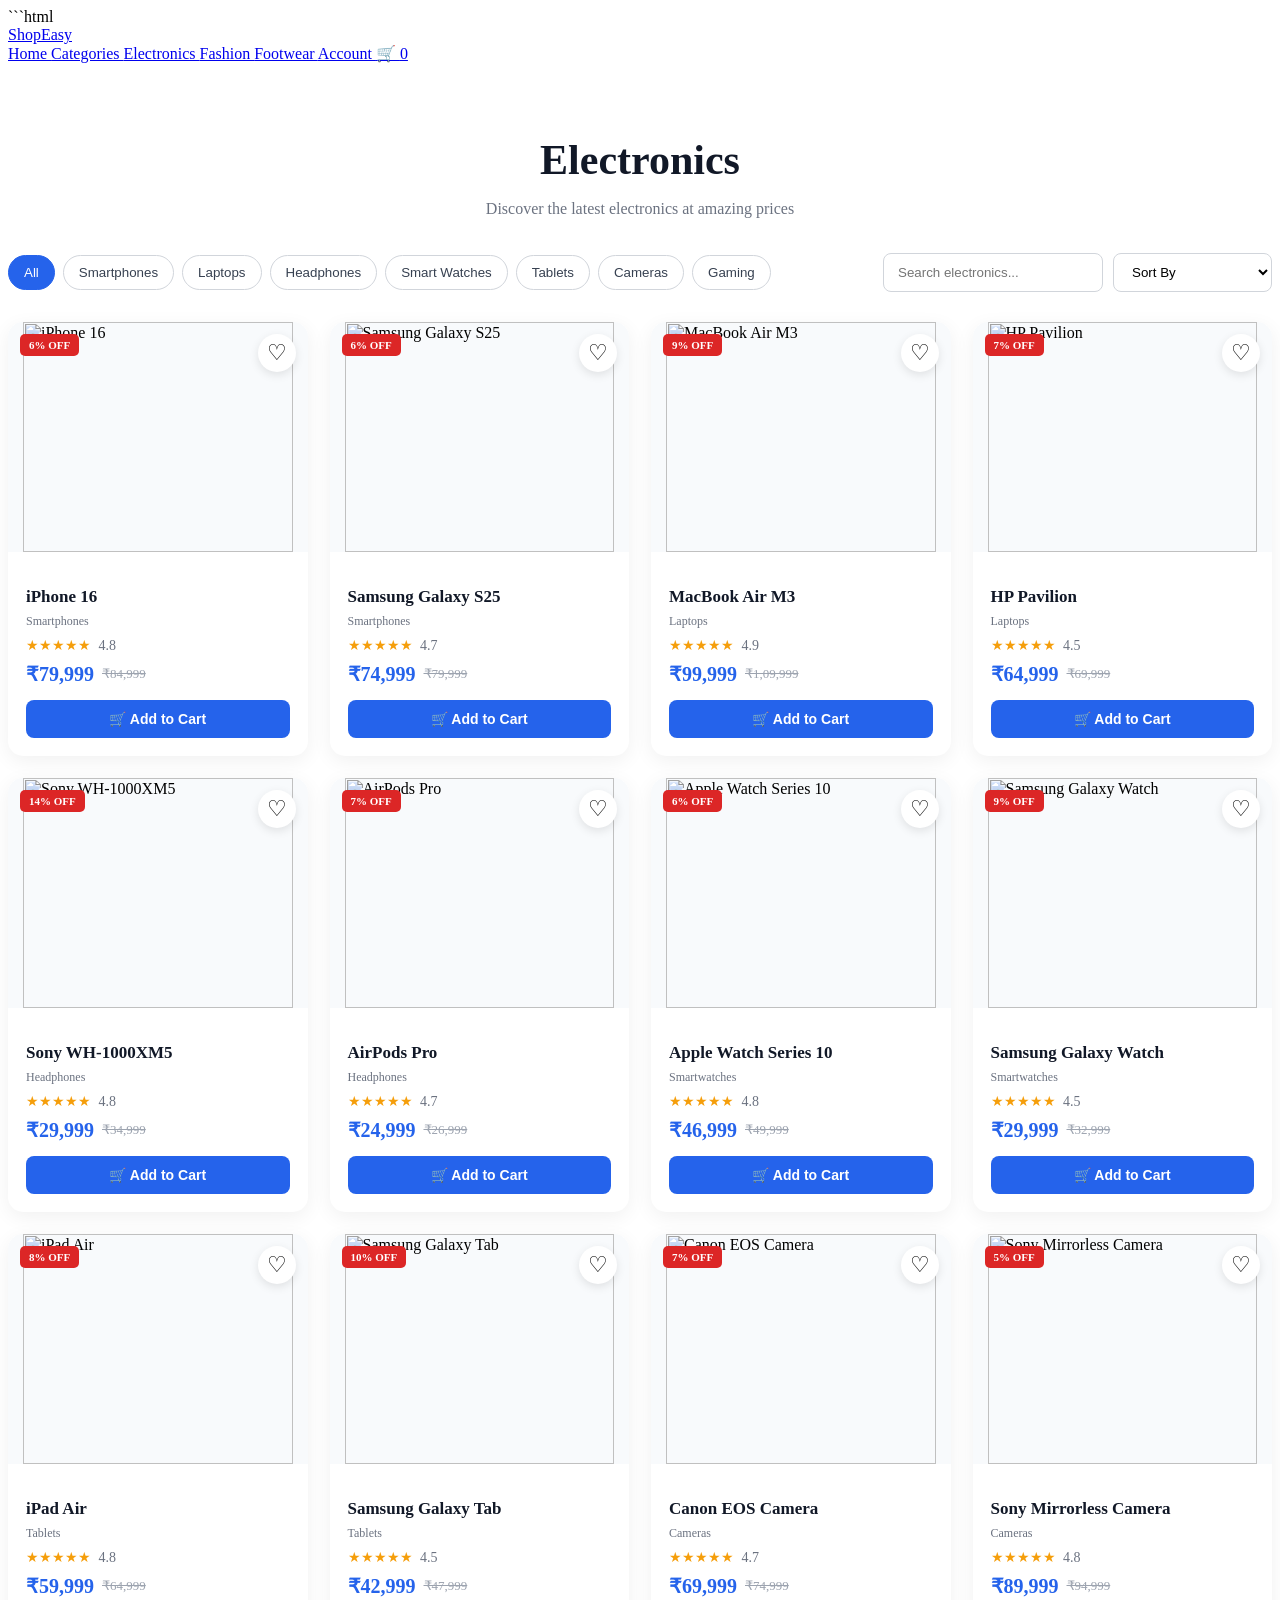
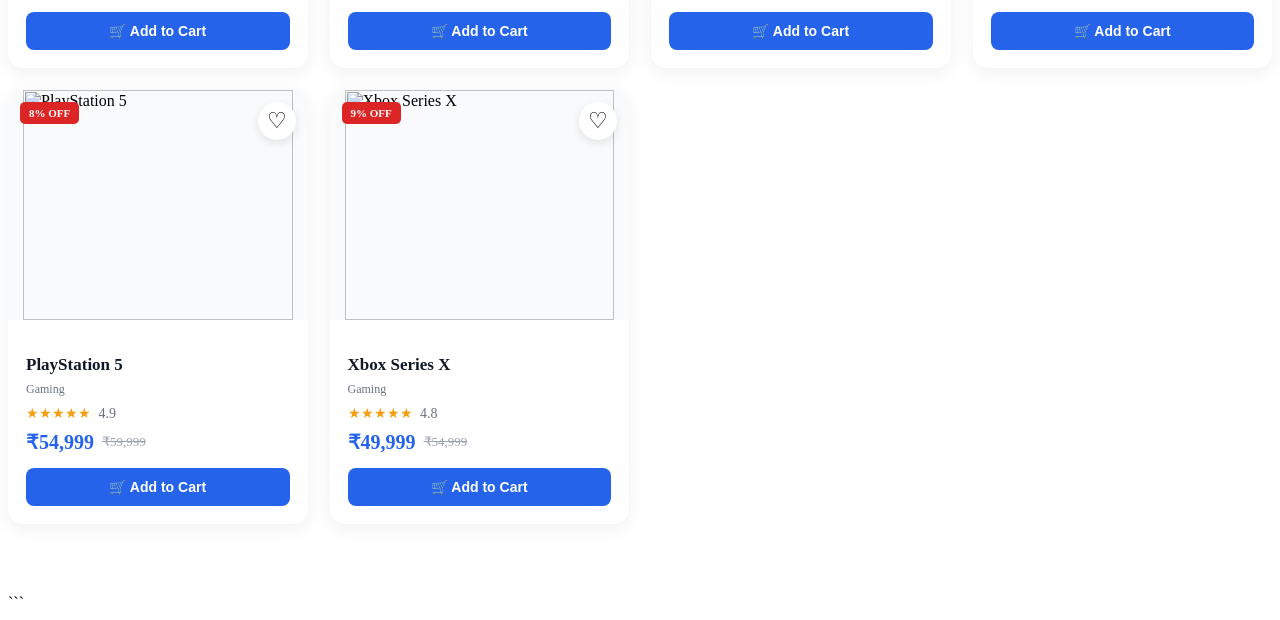
==== electronics.html @ 25b00953 "Add files via upload" ====
```html
<!DOCTYPE html>
<html lang="en">

<head>

    <meta charset="UTF-8">

    <meta name="viewport"
          content="width=device-width, initial-scale=1.0">

    <title>ShopEasy - Electronics</title>


    <!-- =====================================================
         CSS
    ====================================================== -->

    <link rel="stylesheet"
          href="css/style.css">


    <style>

        /* =====================================================
           PAGE
        ====================================================== */

        .electronics-page {
            padding: 45px 0 70px;
        }


        .page-header {
            text-align: center;
            margin-bottom: 35px;
        }


        .page-header h1 {
            font-size: 42px;
            margin-bottom: 10px;
            color: #111827;
        }


        .page-header p {
            color: #6b7280;
            font-size: 16px;
        }


        /* =====================================================
           TOOLBAR
        ====================================================== */

        .toolbar {
            display: flex;
            justify-content: space-between;
            align-items: center;
            gap: 15px;
            margin-bottom: 30px;
            flex-wrap: wrap;
        }


        .category-filters {
            display: flex;
            gap: 8px;
            flex-wrap: wrap;
        }


        .filter-btn {
            border: 1px solid #d1d5db;
            background: white;
            color: #374151;
            padding: 9px 15px;
            border-radius: 20px;
            cursor: pointer;
            transition: 0.2s;
        }


        .filter-btn:hover,
        .filter-btn.active {
            background: #2563eb;
            border-color: #2563eb;
            color: white;
        }


        .search-sort {
            display: flex;
            gap: 10px;
        }


        .product-search {
            width: 220px;
            padding: 10px 14px;
            border: 1px solid #d1d5db;
            border-radius: 8px;
            outline: none;
        }


        .product-search:focus {
            border-color: #2563eb;
        }


        .sort-select {
            padding: 10px 14px;
            border: 1px solid #d1d5db;
            border-radius: 8px;
            background: white;
            outline: none;
            cursor: pointer;
        }


        /* =====================================================
           PRODUCTS GRID
        ====================================================== */

        .products-grid {
            display: grid;
            grid-template-columns: repeat(4, 1fr);
            gap: 22px;
        }


        .product-card {
            background: white;
            border-radius: 15px;
            overflow: hidden;
            box-shadow: 0 5px 20px rgba(0,0,0,0.06);
            transition: 0.3s;
            position: relative;
        }


        .product-card:hover {
            transform: translateY(-6px);
            box-shadow: 0 12px 30px rgba(0,0,0,0.12);
        }


        /* =====================================================
           PRODUCT IMAGE
        ====================================================== */

        .product-image-box {
            height: 230px;
            background: #f8fafc;
            display: flex;
            align-items: center;
            justify-content: center;
            overflow: hidden;
            position: relative;
        }


        .product-image-box img {
            width: 100%;
            height: 100%;
            object-fit: contain;
            padding: 15px;
            transition: transform 0.3s ease;
        }


        .product-card:hover
        .product-image-box img {
            transform: scale(1.05);
        }


        /* =====================================================
           SALE BADGE
        ====================================================== */

        .sale-badge {
            position: absolute;
            top: 12px;
            left: 12px;
            background: #dc2626;
            color: white;
            padding: 5px 9px;
            border-radius: 5px;
            font-size: 11px;
            font-weight: bold;
            z-index: 2;
        }


        /* =====================================================
           WISHLIST
        ====================================================== */

        .wishlist {
            position: absolute;
            top: 12px;
            right: 12px;
            width: 38px;
            height: 38px;
            border: none;
            background: white;
            border-radius: 50%;
            font-size: 22px;
            cursor: pointer;
            box-shadow: 0 3px 10px rgba(0,0,0,0.1);
            z-index: 3;
        }


        .wishlist:hover {
            color: #dc2626;
        }


        .wishlist.active {
            color: #dc2626;
        }


        /* =====================================================
           PRODUCT DETAILS
        ====================================================== */

        .product-details {
            padding: 18px;
        }


        .product-details h3 {
            font-size: 17px;
            margin-bottom: 7px;
            color: #111827;
        }


        .product-category {
            color: #6b7280;
            font-size: 12px;
            text-transform: capitalize;
            margin-bottom: 8px;
        }


        .rating {
            color: #f59e0b;
            font-size: 14px;
            margin-bottom: 8px;
        }


        .price-row {
            display: flex;
            align-items: center;
            gap: 8px;
            margin-bottom: 14px;
        }


        .price {
            color: #2563eb;
            font-size: 20px;
            font-weight: 800;
        }


        .old-price {
            color: #9ca3af;
            text-decoration: line-through;
            font-size: 13px;
        }


        /* =====================================================
           ADD CART
        ====================================================== */

        .add-cart {
            width: 100%;
            padding: 11px;
            border: none;
            background: #2563eb;
            color: white;
            border-radius: 8px;
            font-weight: bold;
            font-size: 14px;
            cursor: pointer;
            transition: 0.2s;
        }


        .add-cart:hover {
            background: #1d4ed8;
        }


        /* =====================================================
           NO PRODUCTS
        ====================================================== */

        .no-products {
            text-align: center;
            padding: 60px 20px;
            background: white;
            border-radius: 15px;
            grid-column: 1 / -1;
        }


        .no-products-icon {
            font-size: 55px;
            margin-bottom: 15px;
        }


        .no-products p {
            color: #6b7280;
        }


        /* =====================================================
           NOTIFICATION
        ====================================================== */

        #notification {
            position: fixed;
            right: 25px;
            bottom: 25px;
            background: #111827;
            color: white;
            padding: 14px 20px;
            border-radius: 10px;
            z-index: 99999;
            opacity: 0;
            transform: translateY(20px);
            transition: 0.3s;
            font-size: 14px;
            font-weight: 600;
            pointer-events: none;
        }


        #notification.show {
            opacity: 1;
            transform: translateY(0);
        }


        /* =====================================================
           RESPONSIVE
        ====================================================== */

        @media (max-width: 1100px) {

            .products-grid {
                grid-template-columns: repeat(3, 1fr);
            }
        }


        @media (max-width: 850px) {

            .products-grid {
                grid-template-columns: repeat(2, 1fr);
            }


            .toolbar {
                flex-direction: column;
                align-items: stretch;
            }


            .search-sort {
                width: 100%;
            }


            .product-search {
                flex: 1;
                width: auto;
            }
        }


        @media (max-width: 550px) {

            .products-grid {
                grid-template-columns: 1fr;
            }


            .page-header h1 {
                font-size: 32px;
            }


            .search-sort {
                flex-direction: column;
            }


            .product-search,
            .sort-select {
                width: 100%;
            }
        }

    </style>

</head>


<body>


<!-- =====================================================
     NAVBAR
====================================================== -->

<nav class="navbar">


    <a href="index.html"
       class="logo">

        ShopEasy

    </a>


    <div class="nav-links">


        <a href="index.html">
            Home
        </a>


        <a href="categories.html">
            Categories
        </a>


        <a href="electronics.html"
           class="active">

            Electronics

        </a>


        <a href="fashion.html">
            Fashion
        </a>


        <a href="footwear.html">
            Footwear
        </a>


        <a href="login.html">
            Account
        </a>


        <a href="cart.html"
           class="cart-link">

            🛒

            <span
                class="cart-count"
                id="cartCount">

                0

            </span>

        </a>


    </div>

</nav>



<!-- =====================================================
     MAIN
====================================================== -->

<main class="electronics-page">


    <div class="container">


        <!-- HEADER -->

        <div class="page-header">

            <h1>
                Electronics
            </h1>

            <p>
                Discover the latest electronics
                at amazing prices
            </p>

        </div>



        <!-- =================================================
             TOOLBAR
        ================================================== -->

        <div class="toolbar">


            <div class="category-filters">


                <button
                    class="filter-btn active"
                    onclick="filterProducts('all', this)">

                    All

                </button>


                <button
                    class="filter-btn"
                    onclick="filterProducts('smartphones', this)">

                    Smartphones

                </button>


                <button
                    class="filter-btn"
                    onclick="filterProducts('laptops', this)">

                    Laptops

                </button>


                <button
                    class="filter-btn"
                    onclick="filterProducts('headphones', this)">

                    Headphones

                </button>


                <button
                    class="filter-btn"
                    onclick="filterProducts('smartwatches', this)">

                    Smart Watches

                </button>


                <button
                    class="filter-btn"
                    onclick="filterProducts('tablets', this)">

                    Tablets

                </button>


                <button
                    class="filter-btn"
                    onclick="filterProducts('cameras', this)">

                    Cameras

                </button>


                <button
                    class="filter-btn"
                    onclick="filterProducts('gaming', this)">

                    Gaming

                </button>


            </div>



            <div class="search-sort">


                <input
                    type="text"
                    id="productSearch"
                    class="product-search"
                    placeholder="Search electronics..."
                    oninput="searchProducts()">


                <select
                    id="sortSelect"
                    class="sort-select"
                    onchange="sortProducts()">


                    <option value="default">
                        Sort By
                    </option>


                    <option value="low">
                        Price: Low to High
                    </option>


                    <option value="high">
                        Price: High to Low
                    </option>


                    <option value="rating">
                        Top Rated
                    </option>


                    <option value="name">
                        Name A-Z
                    </option>


                </select>

            </div>

        </div>



        <!-- =================================================
             PRODUCTS
        ================================================== -->

        <div
            class="products-grid"
            id="productsGrid">

        </div>


    </div>

</main>



<!-- NOTIFICATION -->

<div id="notification"></div>



<!-- =====================================================
     JAVASCRIPT
====================================================== -->

<script>


/* =========================================================
   PRODUCT DATABASE
========================================================= */

const products = [

    {
        id: "e1",
        name: "iPhone 16",
        price: 79999,
        oldPrice: 84999,
        image: "images/iphone16.jpg",
        category: "smartphones",
        rating: 4.8
    },

    {
        id: "e2",
        name: "Samsung Galaxy S25",
        price: 74999,
        oldPrice: 79999,
        image: "images/galaxy-s25.jpg",
        category: "smartphones",
        rating: 4.7
    },

    {
        id: "e3",
        name: "MacBook Air M3",
        price: 99999,
        oldPrice: 109999,
        image: "images/macbook-air.jpg",
        category: "laptops",
        rating: 4.9
    },

    {
        id: "e4",
        name: "HP Pavilion",
        price: 64999,
        oldPrice: 69999,
        image: "images/hp-pavilion.jpg",
        category: "laptops",
        rating: 4.5
    },

    {
        id: "e5",
        name: "Sony WH-1000XM5",
        price: 29999,
        oldPrice: 34999,
        image: "images/sony-xm5.jpg",
        category: "headphones",
        rating: 4.8
    },

    {
        id: "e6",
        name: "AirPods Pro",
        price: 24999,
        oldPrice: 26999,
        image: "images/airpods-pro.jpg",
        category: "headphones",
        rating: 4.7
    },

    {
        id: "e7",
        name: "Apple Watch Series 10",
        price: 46999,
        oldPrice: 49999,
        image: "images/apple-watch.jpg",
        category: "smartwatches",
        rating: 4.8
    },

    {
        id: "e8",
        name: "Samsung Galaxy Watch",
        price: 29999,
        oldPrice: 32999,
        image: "images/galaxy-watch.jpg",
        category: "smartwatches",
        rating: 4.5
    },

    {
        id: "e9",
        name: "iPad Air",
        price: 59999,
        oldPrice: 64999,
        image: "images/ipad-air.jpg",
        category: "tablets",
        rating: 4.8
    },

    {
        id: "e10",
        name: "Samsung Galaxy Tab",
        price: 42999,
        oldPrice: 47999,
        image: "images/galaxy-tab.jpg",
        category: "tablets",
        rating: 4.5
    },

    {
        id: "e11",
        name: "Canon EOS Camera",
        price: 69999,
        oldPrice: 74999,
        image: "images/canon-camera.jpg",
        category: "cameras",
        rating: 4.7
    },

    {
        id: "e12",
        name: "Sony Mirrorless Camera",
        price: 89999,
        oldPrice: 94999,
        image: "images/sony-camera.jpg",
        category: "cameras",
        rating: 4.8
    },

    {
        id: "e13",
        name: "PlayStation 5",
        price: 54999,
        oldPrice: 59999,
        image: "images/ps5.jpg",
        category: "gaming",
        rating: 4.9
    },

    {
        id: "e14",
        name: "Xbox Series X",
        price: 49999,
        oldPrice: 54999,
        image: "images/xbox-series-x.jpg",
        category: "gaming",
        rating: 4.8
    }

];



/* =========================================================
   VARIABLES
========================================================= */

let currentCategory = "all";

let currentSearch = "";

let currentSort = "default";



/* =========================================================
   GET CART
========================================================= */

function getCart() {

    try {

        return JSON.parse(
            localStorage.getItem("cart")
        ) || [];

    } catch (error) {

        return [];

    }

}



/* =========================================================
   SAVE CART
========================================================= */

function saveCart(cart) {

    localStorage.setItem(
        "cart",
        JSON.stringify(cart)
    );

    updateCartCount();

}



/* =========================================================
   CART COUNT
========================================================= */

function updateCartCount() {

    const cart = getCart();

    const count = cart.reduce(
        (total, item) => {

            return total +
                Number(item.quantity || 1);

        },
        0
    );


    const cartCount =
        document.getElementById(
            "cartCount"
        );


    if (cartCount) {

        cartCount.textContent =
            count;

    }

}



/* =========================================================
   ADD TO CART
========================================================= */

function addToCart(productId) {

    const product =
        products.find(
            item =>
                item.id === productId
        );


    if (!product) {

        return;

    }


    let cart = getCart();


    const existingProduct =
        cart.find(
            item =>
                item.id === productId
        );


    if (existingProduct) {

        existingProduct.quantity =
            Number(
                existingProduct.quantity || 1
            ) + 1;

    } else {

        cart.push({

            id: product.id,

            name: product.name,

            price: product.price,

            image: product.image,

            quantity: 1

        });

    }


    saveCart(cart);


    showNotification(
        product.name +
        " added to cart 🛒"
    );

}



/* =========================================================
   DISPLAY PRODUCTS
========================================================= */

function displayProducts() {

    let filteredProducts =
        [...products];


    /* CATEGORY */

    if (
        currentCategory !== "all"
    ) {

        filteredProducts =
            filteredProducts.filter(
                product =>
                    product.category ===
                    currentCategory
            );

    }


    /* SEARCH */

    if (
        currentSearch.trim() !== ""
    ) {

        const search =
            currentSearch
                .toLowerCase()
                .trim();


        filteredProducts =
            filteredProducts.filter(
                product =>

                    product.name
                        .toLowerCase()
                        .includes(search)

            );

    }


    /* SORT */

    if (
        currentSort === "low"
    ) {

        filteredProducts.sort(
            (a, b) =>
                a.price - b.price
        );

    }


    else if (
        currentSort === "high"
    ) {

        filteredProducts.sort(
            (a, b) =>
                b.price - a.price
        );

    }


    else if (
        currentSort === "rating"
    ) {

        filteredProducts.sort(
            (a, b) =>
                b.rating - a.rating
        );

    }


    else if (
        currentSort === "name"
    ) {

        filteredProducts.sort(
            (a, b) =>
                a.name.localeCompare(
                    b.name
                )
        );

    }


    const grid =
        document.getElementById(
            "productsGrid"
        );


    /* NO PRODUCTS */

    if (
        filteredProducts.length === 0
    ) {

        grid.innerHTML = `

            <div class="no-products">

                <div class="no-products-icon">
                    🔍
                </div>

                <h2>
                    No products found
                </h2>

                <p>
                    Try another search
                    or category.
                </p>

            </div>

        `;

        return;

    }


    /* DISPLAY */

    grid.innerHTML =
        filteredProducts
            .map(product => {

                const wishlist =
                    getWishlist()
                        .includes(
                            product.id
                        );


                const discount =
                    Math.round(
                        (
                            (
                                product.oldPrice -
                                product.price
                            )
                            /
                            product.oldPrice
                        ) * 100
                    );


                return `

                    <div class="product-card">


                        <div
                            class="product-image-box">


                            <span
                                class="sale-badge">

                                ${discount}% OFF

                            </span>


                            <button
                                class="wishlist ${
                                    wishlist
                                    ? "active"
                                    : ""
                                }"
                                onclick="
                                    toggleWishlist(
                                        '${product.id}'
                                    )
                                ">

                                ${
                                    wishlist
                                    ? "♥"
                                    : "♡"
                                }

                            </button>


                            <img
                                src="${product.image}"
                                alt="${product.name}"
                                onerror="
                                    this.onerror=null;
                                    this.src=
                                    'https://via.placeholder.com/400x400?text=Image+Not+Found';
                                "
                            >

                        </div>



                        <div
                            class="product-details">


                            <h3>
                                ${product.name}
                            </h3>


                            <div
                                class="product-category">

                                ${product.category}

                            </div>


                            <div class="rating">

                                ★★★★★

                                <span
                                    style="
                                        color:#6b7280;
                                        margin-left:4px;
                                    ">

                                    ${product.rating}

                                </span>

                            </div>


                            <div
                                class="price-row">


                                <span
                                    class="price">

                                    ₹${product.price
                                        .toLocaleString(
                                            "en-IN"
                                        )}

                                </span>


                                <span
                                    class="old-price">

                                    ₹${product.oldPrice
                                        .toLocaleString(
                                            "en-IN"
                                        )}

                                </span>


                            </div>


                            <button
                                class="add-cart"
                                onclick="
                                    addToCart(
                                        '${product.id}'
                                    )
                                ">

                                🛒 Add to Cart

                            </button>


                        </div>

                    </div>

                `;

            })
            .join("");

}



/* =========================================================
   FILTER PRODUCTS
========================================================= */

function filterProducts(
    category,
    button
) {

    currentCategory =
        category;


    document
        .querySelectorAll(
            ".filter-btn"
        )
        .forEach(btn => {

            btn.classList.remove(
                "active"
            );

        });


    button.classList.add(
        "active"
    );


    displayProducts();

}



/* =========================================================
   SEARCH
========================================================= */

function searchProducts() {

    currentSearch =
        document.getElementById(
            "productSearch"
        ).value;


    displayProducts();

}



/* =========================================================
   SORT
========================================================= */

function sortProducts() {

    currentSort =
        document.getElementById(
            "sortSelect"
        ).value;


    displayProducts();

}



/* =========================================================
   WISHLIST
========================================================= */

function getWishlist() {

    try {

        return JSON.parse(
            localStorage.getItem(
                "shopEasyWishlist"
            )
        ) || [];

    } catch (error) {

        return [];

    }

}



/* =========================================================
   TOGGLE WISHLIST
========================================================= */

function toggleWishlist(
    productId
) {

    let wishlist =
        getWishlist();


    if (
        wishlist.includes(
            productId
        )
    ) {

        wishlist =
            wishlist.filter(
                id =>
                    id !== productId
            );


        showNotification(
            "Removed from wishlist ❤️"
        );

    } else {

        wishlist.push(
            productId
        );


        showNotification(
            "Added to wishlist ❤️"
        );

    }


    localStorage.setItem(
        "shopEasyWishlist",
        JSON.stringify(
            wishlist
        )
    );


    displayProducts();

}



/* =========================================================
   NOTIFICATION
========================================================= */

function showNotification(
    message
) {

    const notification =
        document.getElementById(
            "notification"
        );


    notification.textContent =
        message;


    notification.classList.add(
        "show"
    );


    clearTimeout(
        window.notificationTimer
    );


    window.notificationTimer =
        setTimeout(
            function() {

                notification.classList.remove(
                    "show"
                );

            },
            2200
        );

}



/* =========================================================
   INITIALIZE
========================================================= */

document.addEventListener(
    "DOMContentLoaded",
    function() {

        displayProducts();

        updateCartCount();

    }
);


</script>


</body>
</html>
```
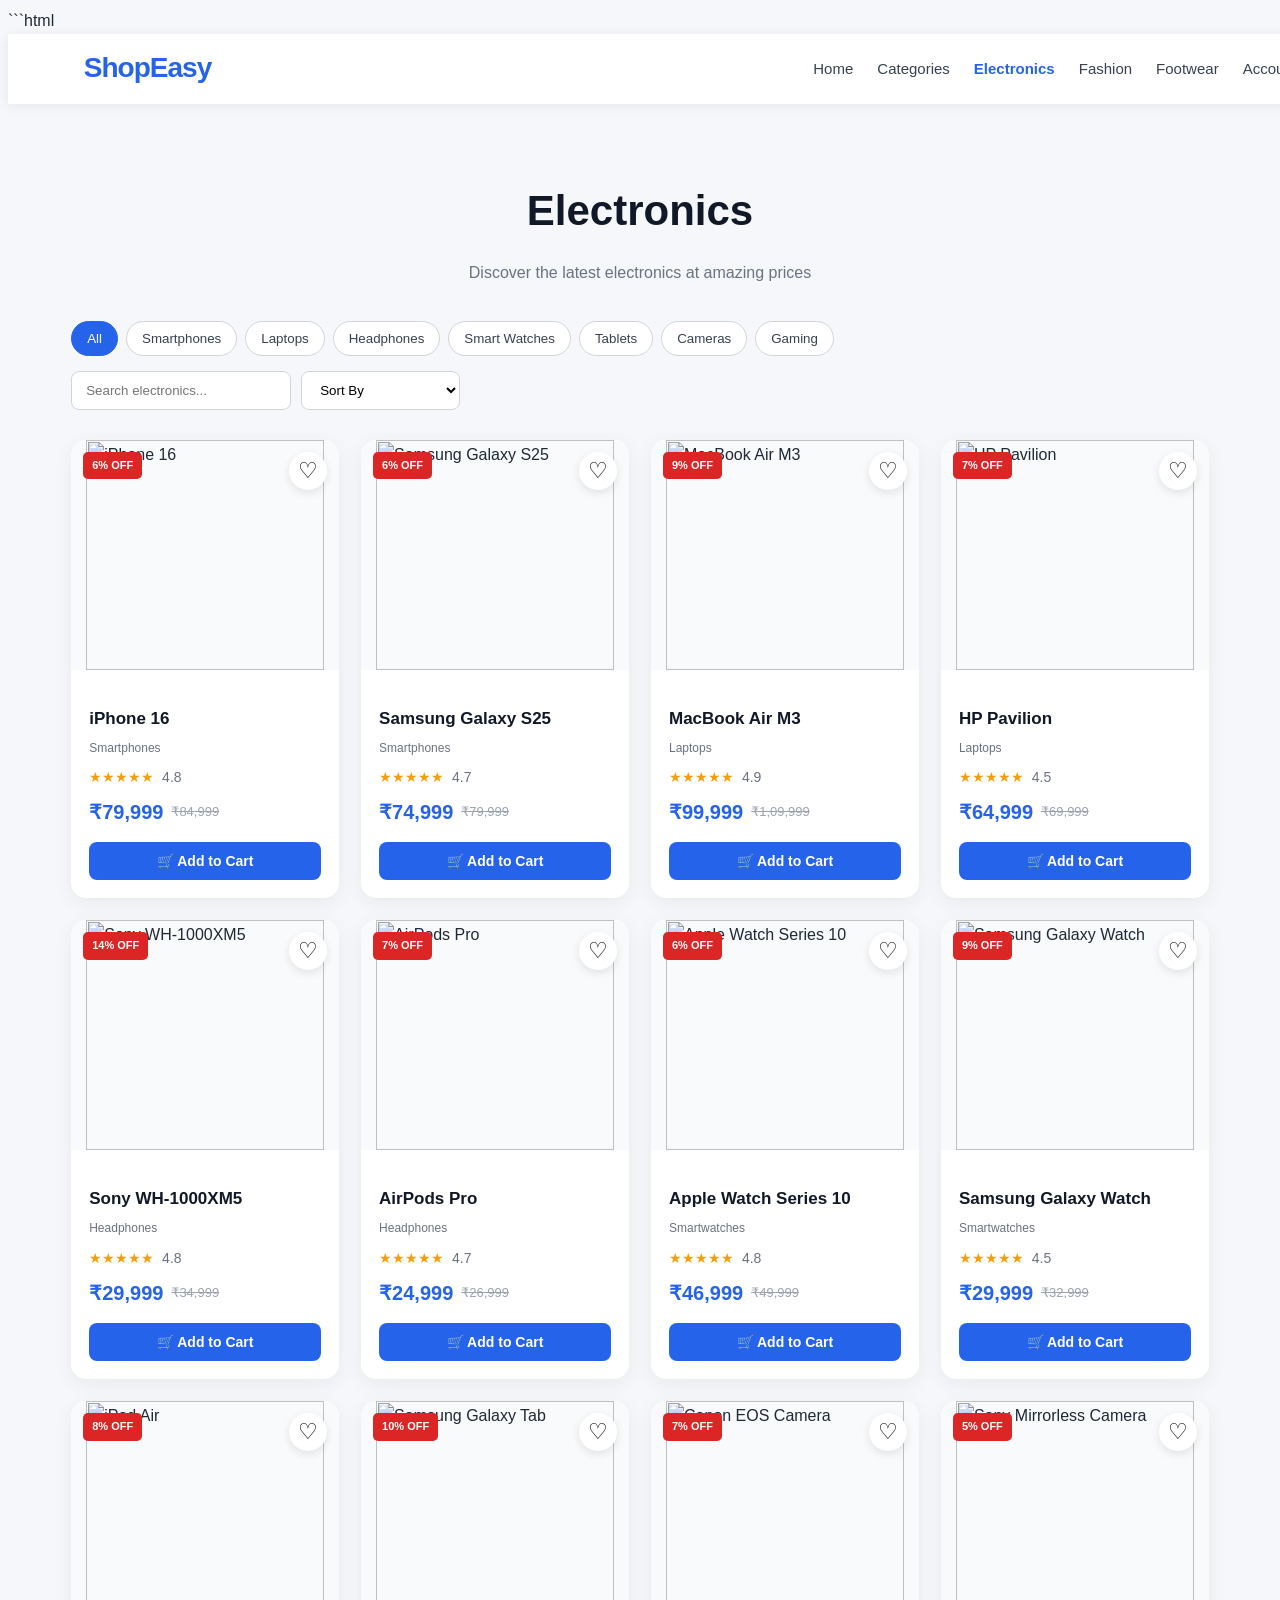
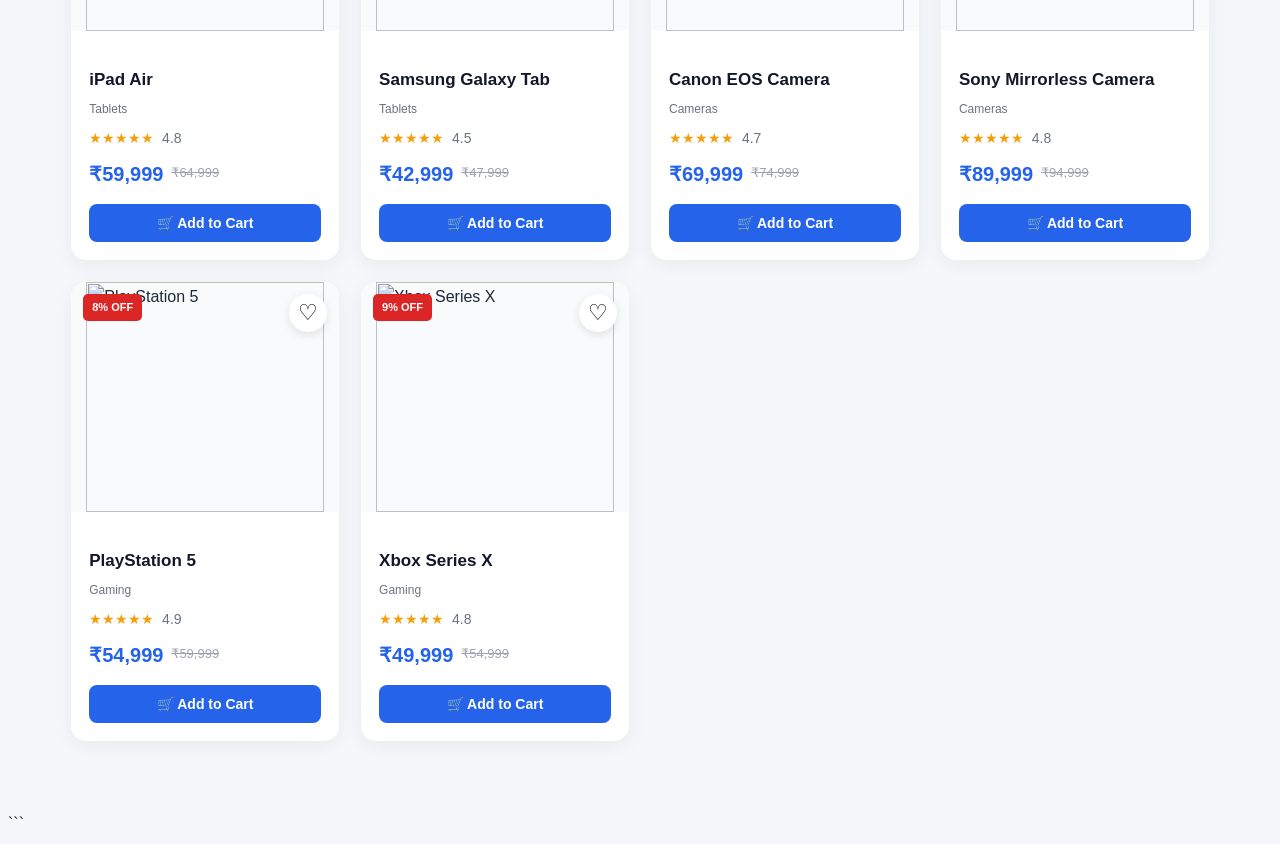
==== commit ce879b0b: "Update electronics.html" ====
--- a/electronics.html
+++ b/electronics.html
@@ -17,7 +17,7 @@
     ====================================================== -->
 
     <link rel="stylesheet"
-          href="css/style.css">
+          href="style.css">
 
 
     <style>
@@ -1519,4 +1519,4 @@
 
 </body>
 </html>
-```+```
--- a/style.css
+++ b/style.css
@@ -0,0 +1,2049 @@
+```css
+/* =========================================================
+   ShopEasy - Complete Updated CSS
+   File: css/style.css
+   ========================================================= */
+
+
+/* =========================================================
+   RESET
+========================================================= */
+
+* {
+    margin: 0;
+    padding: 0;
+    box-sizing: border-box;
+}
+
+
+html {
+    scroll-behavior: smooth;
+}
+
+
+body {
+    font-family: Arial, Helvetica, sans-serif;
+    background: #f5f7fb;
+    color: #1f2937;
+    line-height: 1.6;
+}
+
+
+a {
+    text-decoration: none;
+    color: inherit;
+}
+
+
+button,
+input,
+select,
+textarea {
+    font-family: inherit;
+}
+
+
+button {
+    cursor: pointer;
+}
+
+
+img {
+    max-width: 100%;
+    display: block;
+}
+
+
+/* =========================================================
+   NAVBAR
+========================================================= */
+
+nav,
+.navbar {
+    width: 100%;
+    min-height: 70px;
+
+    background: #ffffff;
+
+    display: flex;
+    align-items: center;
+    justify-content: space-between;
+
+    padding: 0 6%;
+
+    box-shadow:
+        0 2px 12px rgba(0, 0, 0, 0.07);
+
+    position: sticky;
+    top: 0;
+
+    z-index: 1000;
+}
+
+
+.logo {
+    font-size: 28px;
+    font-weight: 800;
+
+    color: #2563eb;
+
+    letter-spacing: -1px;
+}
+
+
+.nav-links {
+    display: flex;
+    align-items: center;
+    gap: 24px;
+}
+
+
+.nav-links a {
+    color: #374151;
+
+    font-size: 15px;
+    font-weight: 500;
+
+    transition: 0.25s ease;
+}
+
+
+.nav-links a:hover {
+    color: #2563eb;
+}
+
+
+.nav-links a.active {
+    color: #2563eb;
+    font-weight: 700;
+}
+
+
+/* =========================================================
+   CART NAVIGATION
+========================================================= */
+
+.cart-link {
+    position: relative;
+    font-size: 22px !important;
+}
+
+
+.cart-count {
+    position: absolute;
+
+    top: -10px;
+    right: -12px;
+
+    width: 20px;
+    height: 20px;
+
+    background: #2563eb;
+    color: white;
+
+    border-radius: 50%;
+
+    display: flex;
+    align-items: center;
+    justify-content: center;
+
+    font-size: 11px;
+    font-weight: bold;
+}
+
+
+/* =========================================================
+   SEARCH BOX
+========================================================= */
+
+.search-box {
+    display: flex;
+    align-items: center;
+
+    width: 260px;
+
+    background: #f3f4f6;
+
+    border-radius: 25px;
+
+    padding: 5px 15px;
+}
+
+
+.search-box input {
+    width: 100%;
+
+    border: none;
+    outline: none;
+
+    background: transparent;
+
+    padding: 9px;
+}
+
+
+.search-box button {
+    border: none;
+    background: transparent;
+
+    font-size: 18px;
+}
+
+
+/* =========================================================
+   CONTAINER
+========================================================= */
+
+.container {
+    width: 90%;
+    max-width: 1200px;
+
+    margin: auto;
+}
+
+
+.page-container {
+    width: 90%;
+    max-width: 1200px;
+
+    margin: 45px auto;
+}
+
+
+.page-title {
+    font-size: 32px;
+    font-weight: 800;
+
+    margin-bottom: 30px;
+}
+
+
+.section-title {
+    font-size: 30px;
+    font-weight: 800;
+
+    margin-bottom: 10px;
+}
+
+
+.section-subtitle {
+    color: #6b7280;
+
+    margin-bottom: 30px;
+}
+
+
+/* =========================================================
+   HERO
+========================================================= */
+
+.hero {
+    min-height: 500px;
+
+    display: flex;
+    align-items: center;
+
+    padding: 70px 8%;
+
+    background:
+        linear-gradient(
+            135deg,
+            #eff6ff,
+            #dbeafe
+        );
+}
+
+
+.hero-content {
+    max-width: 600px;
+}
+
+
+.hero h1 {
+    font-size: 52px;
+
+    line-height: 1.1;
+
+    margin-bottom: 20px;
+
+    color: #111827;
+}
+
+
+.hero h1 span {
+    color: #2563eb;
+}
+
+
+.hero p {
+    font-size: 18px;
+
+    color: #6b7280;
+
+    margin-bottom: 30px;
+}
+
+
+.hero-buttons {
+    display: flex;
+
+    gap: 15px;
+
+    flex-wrap: wrap;
+}
+
+
+/* =========================================================
+   BUTTONS
+========================================================= */
+
+.btn {
+    display: inline-flex;
+
+    align-items: center;
+    justify-content: center;
+
+    padding: 13px 24px;
+
+    border-radius: 8px;
+
+    border: none;
+
+    font-weight: 700;
+
+    font-size: 15px;
+
+    transition: 0.25s ease;
+}
+
+
+.btn-primary {
+    background: #2563eb;
+    color: white;
+}
+
+
+.btn-primary:hover {
+    background: #1d4ed8;
+
+    transform: translateY(-2px);
+}
+
+
+.btn-secondary {
+    background: white;
+
+    color: #2563eb;
+
+    border: 1px solid #2563eb;
+}
+
+
+.btn-secondary:hover {
+    background: #eff6ff;
+}
+
+
+/* =========================================================
+   CATEGORIES
+========================================================= */
+
+.categories-section {
+    padding: 70px 0;
+}
+
+
+.categories-grid {
+    display: grid;
+
+    grid-template-columns:
+        repeat(4, 1fr);
+
+    gap: 20px;
+}
+
+
+.category-card {
+    background: white;
+
+    border-radius: 15px;
+
+    padding: 30px 20px;
+
+    text-align: center;
+
+    box-shadow:
+        0 5px 20px rgba(0, 0, 0, 0.06);
+
+    transition: 0.3s ease;
+}
+
+
+.category-card:hover {
+    transform: translateY(-6px);
+
+    box-shadow:
+        0 12px 30px rgba(0, 0, 0, 0.1);
+}
+
+
+.category-icon {
+    width: 90px;
+    height: 90px;
+
+    margin: 0 auto 18px;
+
+    border-radius: 50%;
+
+    background: #eff6ff;
+
+    display: flex;
+    align-items: center;
+    justify-content: center;
+
+    font-size: 45px;
+}
+
+
+.category-card h2,
+.category-card h3 {
+    margin-bottom: 8px;
+}
+
+
+.category-card p {
+    color: #6b7280;
+
+    font-size: 14px;
+
+    margin-bottom: 18px;
+}
+
+
+/* =========================================================
+   PRODUCT GRID
+========================================================= */
+
+.products-grid {
+    display: grid;
+
+    grid-template-columns:
+        repeat(4, 1fr);
+
+    gap: 22px;
+}
+
+
+/* =========================================================
+   PRODUCT CARD
+========================================================= */
+
+.product-card {
+    background: white;
+
+    border-radius: 15px;
+
+    overflow: hidden;
+
+    position: relative;
+
+    box-shadow:
+        0 5px 20px rgba(0, 0, 0, 0.06);
+
+    transition:
+        transform 0.3s ease,
+        box-shadow 0.3s ease;
+}
+
+
+.product-card:hover {
+    transform: translateY(-6px);
+
+    box-shadow:
+        0 12px 30px rgba(0, 0, 0, 0.12);
+}
+
+
+/* =========================================================
+   PRODUCT IMAGE
+========================================================= */
+
+.product-image,
+.product-image-box {
+    width: 100%;
+
+    height: 230px;
+
+    background: #f8fafc;
+
+    display: flex;
+
+    align-items: center;
+    justify-content: center;
+
+    overflow: hidden;
+
+    position: relative;
+}
+
+
+.product-image img,
+.product-image-box img {
+    width: 100%;
+    height: 100%;
+
+    object-fit: contain;
+
+    padding: 15px;
+
+    transition:
+        transform 0.3s ease;
+}
+
+
+.product-card:hover
+.product-image img,
+
+.product-card:hover
+.product-image-box img {
+    transform: scale(1.05);
+}
+
+
+/* =========================================================
+   PRODUCT BADGE
+========================================================= */
+
+.sale-badge {
+    position: absolute;
+
+    top: 12px;
+    left: 12px;
+
+    background: #dc2626;
+
+    color: white;
+
+    padding: 5px 9px;
+
+    border-radius: 5px;
+
+    font-size: 11px;
+
+    font-weight: bold;
+
+    z-index: 5;
+}
+
+
+/* =========================================================
+   WISHLIST
+========================================================= */
+
+.wishlist,
+.wishlist-btn {
+    position: absolute;
+
+    top: 12px;
+    right: 12px;
+
+    width: 38px;
+    height: 38px;
+
+    border: none;
+
+    background: white;
+
+    border-radius: 50%;
+
+    font-size: 22px;
+
+    cursor: pointer;
+
+    display: flex;
+
+    align-items: center;
+    justify-content: center;
+
+    box-shadow:
+        0 3px 10px rgba(0,0,0,0.1);
+
+    z-index: 6;
+
+    transition: 0.2s;
+}
+
+
+.wishlist:hover,
+.wishlist.active,
+.wishlist-btn:hover,
+.wishlist-btn.active {
+    color: #dc2626;
+}
+
+
+/* =========================================================
+   PRODUCT DETAILS
+========================================================= */
+
+.product-details,
+.product-info {
+    padding: 18px;
+}
+
+
+.product-details h3,
+.product-info h3 {
+    font-size: 17px;
+
+    margin-bottom: 7px;
+
+    color: #111827;
+}
+
+
+.product-category {
+    color: #6b7280;
+
+    font-size: 12px;
+
+    text-transform: capitalize;
+
+    margin-bottom: 8px;
+}
+
+
+.product-description {
+    color: #6b7280;
+
+    font-size: 13px;
+
+    margin-bottom: 10px;
+}
+
+
+/* =========================================================
+   RATING
+========================================================= */
+
+.rating {
+    color: #f59e0b;
+
+    font-size: 14px;
+
+    margin-bottom: 8px;
+}
+
+
+.rating span {
+    color: #6b7280;
+}
+
+
+/* =========================================================
+   PRICE
+========================================================= */
+
+.price-row {
+    display: flex;
+
+    align-items: center;
+
+    gap: 8px;
+
+    margin-bottom: 14px;
+}
+
+
+.price,
+.product-price {
+    color: #2563eb;
+
+    font-size: 20px;
+
+    font-weight: 800;
+}
+
+
+.old-price {
+    color: #9ca3af;
+
+    text-decoration: line-through;
+
+    font-size: 13px;
+}
+
+
+/* =========================================================
+   ADD CART
+========================================================= */
+
+.add-cart,
+.add-cart-btn {
+    width: 100%;
+
+    padding: 11px;
+
+    border: none;
+
+    background: #2563eb;
+
+    color: white;
+
+    border-radius: 8px;
+
+    font-weight: bold;
+
+    font-size: 14px;
+
+    cursor: pointer;
+
+    transition: 0.2s;
+}
+
+
+.add-cart:hover,
+.add-cart-btn:hover {
+    background: #1d4ed8;
+
+    transform: translateY(-1px);
+}
+
+
+/* =========================================================
+   FILTERS
+========================================================= */
+
+.filters {
+    display: flex;
+
+    align-items: center;
+
+    gap: 10px;
+
+    flex-wrap: wrap;
+
+    margin-bottom: 30px;
+}
+
+
+.filter-btn {
+    border: 1px solid #d1d5db;
+
+    background: white;
+
+    color: #374151;
+
+    padding: 9px 15px;
+
+    border-radius: 20px;
+
+    cursor: pointer;
+
+    transition: 0.2s;
+}
+
+
+.filter-btn:hover,
+.filter-btn.active {
+    background: #2563eb;
+
+    border-color: #2563eb;
+
+    color: white;
+}
+
+
+/* =========================================================
+   SORT
+========================================================= */
+
+.sort-select {
+    padding: 10px 14px;
+
+    border: 1px solid #d1d5db;
+
+    border-radius: 8px;
+
+    background: white;
+
+    outline: none;
+
+    cursor: pointer;
+}
+
+
+/* =========================================================
+   PRODUCT SEARCH
+========================================================= */
+
+.product-search {
+    width: 220px;
+
+    padding: 10px 14px;
+
+    border: 1px solid #d1d5db;
+
+    border-radius: 8px;
+
+    outline: none;
+
+    background: white;
+}
+
+
+.product-search:focus {
+    border-color: #2563eb;
+
+    box-shadow:
+        0 0 0 3px
+        rgba(37,99,235,0.1);
+}
+
+
+/* =========================================================
+   CART PAGE
+========================================================= */
+
+.cart-layout {
+    display: grid;
+
+    grid-template-columns:
+        1fr 350px;
+
+    gap: 30px;
+}
+
+
+.cart-items {
+    background: white;
+
+    border-radius: 15px;
+
+    padding: 25px;
+
+    box-shadow:
+        0 5px 20px rgba(0,0,0,0.06);
+}
+
+
+.cart-item {
+    display: flex;
+
+    align-items: center;
+
+    gap: 20px;
+
+    padding: 20px 0;
+
+    border-bottom:
+        1px solid #eee;
+}
+
+
+.cart-item:last-child {
+    border-bottom: none;
+}
+
+
+.cart-product-image {
+    width: 100px;
+    height: 100px;
+
+    background: #f3f4f6;
+
+    border-radius: 12px;
+
+    display: flex;
+
+    align-items: center;
+    justify-content: center;
+
+    flex-shrink: 0;
+}
+
+
+.cart-product-image img {
+    width: 80px;
+    height: 80px;
+
+    object-fit: contain;
+}
+
+
+.cart-product-info {
+    flex: 1;
+}
+
+
+.cart-product-info h3 {
+    font-size: 18px;
+
+    margin-bottom: 7px;
+}
+
+
+.cart-price {
+    color: #2563eb;
+
+    font-size: 18px;
+
+    font-weight: 700;
+}
+
+
+/* =========================================================
+   QUANTITY
+========================================================= */
+
+.quantity {
+    display: flex;
+
+    align-items: center;
+
+    gap: 10px;
+
+    margin-top: 12px;
+}
+
+
+.quantity button {
+    width: 32px;
+    height: 32px;
+
+    border: 1px solid #ddd;
+
+    background: white;
+
+    border-radius: 6px;
+
+    font-size: 18px;
+}
+
+
+.quantity button:hover {
+    background: #2563eb;
+
+    color: white;
+
+    border-color: #2563eb;
+}
+
+
+.quantity span {
+    min-width: 25px;
+
+    text-align: center;
+
+    font-weight: 700;
+}
+
+
+/* =========================================================
+   REMOVE
+========================================================= */
+
+.remove-btn {
+    border: none;
+
+    background: #fee2e2;
+
+    color: #dc2626;
+
+    padding: 9px 14px;
+
+    border-radius: 7px;
+
+    font-weight: 600;
+}
+
+
+.remove-btn:hover {
+    background: #dc2626;
+
+    color: white;
+}
+
+
+/* =========================================================
+   SUMMARY
+========================================================= */
+
+.summary {
+    background: white;
+
+    border-radius: 15px;
+
+    padding: 25px;
+
+    height: fit-content;
+
+    box-shadow:
+        0 5px 20px rgba(0,0,0,0.06);
+}
+
+
+.summary h2 {
+    margin-bottom: 22px;
+}
+
+
+.summary-row {
+    display: flex;
+
+    justify-content: space-between;
+
+    margin: 15px 0;
+
+    color: #555;
+}
+
+
+.summary-total {
+    border-top:
+        1px solid #ddd;
+
+    padding-top: 18px;
+
+    margin-top: 20px;
+
+    font-size: 20px;
+
+    font-weight: 800;
+
+    color: #111827;
+}
+
+
+.checkout-btn {
+    width: 100%;
+
+    margin-top: 25px;
+
+    padding: 15px;
+
+    border: none;
+
+    border-radius: 9px;
+
+    background: #2563eb;
+
+    color: white;
+
+    font-size: 17px;
+
+    font-weight: 700;
+}
+
+
+.checkout-btn:hover {
+    background: #1d4ed8;
+}
+
+
+/* =========================================================
+   EMPTY CART
+========================================================= */
+
+.empty-cart {
+    background: white;
+
+    border-radius: 15px;
+
+    text-align: center;
+
+    padding: 70px 20px;
+}
+
+
+.empty-cart .icon {
+    font-size: 70px;
+
+    margin-bottom: 20px;
+}
+
+
+.empty-cart h2 {
+    margin-bottom: 10px;
+}
+
+
+.empty-cart p {
+    color: #6b7280;
+
+    margin-bottom: 25px;
+}
+
+
+.shop-btn {
+    display: inline-block;
+
+    background: #2563eb;
+
+    color: white;
+
+    padding: 13px 25px;
+
+    border-radius: 8px;
+
+    font-weight: 700;
+}
+
+
+/* =========================================================
+   AUTH PAGES
+========================================================= */
+
+.auth-page {
+    min-height:
+        calc(100vh - 70px);
+
+    display: flex;
+
+    align-items: center;
+    justify-content: center;
+
+    padding: 50px 20px;
+
+    background:
+        linear-gradient(
+            135deg,
+            #eff6ff,
+            #f8fafc
+        );
+}
+
+
+.auth-container {
+    width: 100%;
+
+    max-width: 450px;
+
+    background: white;
+
+    padding: 35px;
+
+    border-radius: 18px;
+
+    box-shadow:
+        0 15px 45px
+        rgba(0,0,0,0.1);
+}
+
+
+.auth-container h1 {
+    text-align: center;
+
+    margin-bottom: 8px;
+}
+
+
+.auth-subtitle {
+    text-align: center;
+
+    color: #6b7280;
+
+    margin-bottom: 28px;
+}
+
+
+/* =========================================================
+   FORM
+========================================================= */
+
+.form-group {
+    margin-bottom: 18px;
+}
+
+
+.form-group label {
+    display: block;
+
+    margin-bottom: 7px;
+
+    font-size: 14px;
+
+    font-weight: 600;
+}
+
+
+.form-group input,
+.form-group select,
+.form-group textarea {
+    width: 100%;
+
+    padding: 12px 14px;
+
+    border: 1px solid #d1d5db;
+
+    border-radius: 8px;
+
+    outline: none;
+
+    background: white;
+
+    transition: 0.2s;
+}
+
+
+.form-group input:focus,
+.form-group select:focus,
+.form-group textarea:focus {
+    border-color: #2563eb;
+
+    box-shadow:
+        0 0 0 3px
+        rgba(37,99,235,0.1);
+}
+
+
+/* =========================================================
+   PASSWORD
+========================================================= */
+
+.password-wrapper {
+    position: relative;
+}
+
+
+.password-wrapper input {
+    padding-right: 45px;
+}
+
+
+.password-toggle {
+    position: absolute;
+
+    right: 12px;
+
+    top: 50%;
+
+    transform:
+        translateY(-50%);
+
+    border: none;
+
+    background: transparent;
+
+    font-size: 18px;
+}
+
+
+/* =========================================================
+   CHECKBOX
+========================================================= */
+
+.checkbox-group {
+    display: flex;
+
+    align-items: center;
+
+    gap: 8px;
+
+    margin: 15px 0;
+}
+
+
+.checkbox-group input {
+    width: auto;
+}
+
+
+.checkbox-group label {
+    font-size: 13px;
+
+    color: #555;
+}
+
+
+/* =========================================================
+   AUTH BUTTON
+========================================================= */
+
+.auth-btn {
+    width: 100%;
+
+    padding: 14px;
+
+    border: none;
+
+    background: #2563eb;
+
+    color: white;
+
+    border-radius: 8px;
+
+    font-size: 16px;
+
+    font-weight: 700;
+}
+
+
+.auth-btn:hover {
+    background: #1d4ed8;
+}
+
+
+.auth-link {
+    text-align: center;
+
+    margin-top: 20px;
+
+    color: #6b7280;
+
+    font-size: 14px;
+}
+
+
+.auth-link a {
+    color: #2563eb;
+
+    font-weight: 700;
+}
+
+
+/* =========================================================
+   CHECKOUT
+========================================================= */
+
+.checkout-layout {
+    display: grid;
+
+    grid-template-columns:
+        1fr 380px;
+
+    gap: 30px;
+}
+
+
+.checkout-card {
+    background: white;
+
+    padding: 30px;
+
+    border-radius: 15px;
+
+    box-shadow:
+        0 5px 20px rgba(0,0,0,0.06);
+}
+
+
+.checkout-card h2 {
+    margin-bottom: 25px;
+}
+
+
+.checkout-form {
+    display: grid;
+
+    grid-template-columns:
+        1fr 1fr;
+
+    gap: 18px;
+}
+
+
+.checkout-form .full-width {
+    grid-column:
+        1 / -1;
+}
+
+
+/* =========================================================
+   PAYMENT
+========================================================= */
+
+.payment-methods {
+    display: grid;
+
+    gap: 12px;
+
+    margin-bottom: 25px;
+}
+
+
+.payment-method {
+    border:
+        1px solid #ddd;
+
+    border-radius: 10px;
+
+    padding: 15px;
+
+    display: flex;
+
+    align-items: center;
+
+    gap: 12px;
+
+    cursor: pointer;
+}
+
+
+.payment-method:hover,
+.payment-method.selected {
+    border-color: #2563eb;
+
+    background: #eff6ff;
+}
+
+
+.payment-method input {
+    accent-color: #2563eb;
+}
+
+
+/* =========================================================
+   SUCCESS
+========================================================= */
+
+.success-page {
+    min-height: 70vh;
+
+    display: flex;
+
+    align-items: center;
+    justify-content: center;
+
+    padding: 50px 20px;
+}
+
+
+.success-card {
+    max-width: 600px;
+
+    width: 100%;
+
+    text-align: center;
+
+    background: white;
+
+    padding: 50px 30px;
+
+    border-radius: 20px;
+
+    box-shadow:
+        0 10px 40px
+        rgba(0,0,0,0.08);
+}
+
+
+.success-icon {
+    width: 80px;
+    height: 80px;
+
+    background: #dcfce7;
+
+    color: #16a34a;
+
+    border-radius: 50%;
+
+    display: flex;
+
+    align-items: center;
+    justify-content: center;
+
+    margin:
+        0 auto 25px;
+
+    font-size: 40px;
+}
+
+
+/* =========================================================
+   NEWSLETTER
+========================================================= */
+
+.newsletter {
+    padding: 60px 20px;
+
+    background: #111827;
+
+    color: white;
+
+    text-align: center;
+}
+
+
+.newsletter h2 {
+    font-size: 30px;
+
+    margin-bottom: 10px;
+}
+
+
+.newsletter p {
+    color: #d1d5db;
+
+    margin-bottom: 25px;
+}
+
+
+.newsletter-form {
+    display: flex;
+
+    max-width: 500px;
+
+    margin: auto;
+
+    gap: 10px;
+}
+
+
+.newsletter-form input {
+    flex: 1;
+
+    padding: 13px 15px;
+
+    border: none;
+
+    border-radius: 8px;
+
+    outline: none;
+}
+
+
+.newsletter-form button {
+    padding: 13px 22px;
+
+    border: none;
+
+    background: #2563eb;
+
+    color: white;
+
+    border-radius: 8px;
+
+    font-weight: 700;
+}
+
+
+/* =========================================================
+   FOOTER
+========================================================= */
+
+footer {
+    background: #0f172a;
+
+    color: white;
+
+    padding:
+        50px 6% 25px;
+}
+
+
+.footer-grid {
+    display: grid;
+
+    grid-template-columns:
+        2fr 1fr 1fr 1fr;
+
+    gap: 40px;
+
+    max-width: 1200px;
+
+    margin: auto;
+}
+
+
+.footer-column h3 {
+    margin-bottom: 15px;
+}
+
+
+.footer-column p {
+    color: #cbd5e1;
+
+    font-size: 14px;
+}
+
+
+.footer-column a {
+    display: block;
+
+    color: #cbd5e1;
+
+    margin-bottom: 9px;
+
+    font-size: 14px;
+}
+
+
+.footer-column a:hover {
+    color: white;
+}
+
+
+.footer-bottom {
+    max-width: 1200px;
+
+    margin:
+        35px auto 0;
+
+    padding-top: 20px;
+
+    border-top:
+        1px solid #334155;
+
+    text-align: center;
+
+    color: #94a3b8;
+
+    font-size: 13px;
+}
+
+
+/* =========================================================
+   NOTIFICATION
+========================================================= */
+
+#shopEasyNotification,
+#notification {
+    position: fixed;
+
+    right: 25px;
+    bottom: 25px;
+
+    background: #111827;
+
+    color: white;
+
+    padding: 14px 20px;
+
+    border-radius: 10px;
+
+    font-size: 14px;
+
+    font-weight: 600;
+
+    z-index: 99999;
+
+    box-shadow:
+        0 10px 30px
+        rgba(0,0,0,0.2);
+
+    opacity: 0;
+
+    transform:
+        translateY(10px);
+
+    transition:
+        all 0.3s ease;
+
+    pointer-events: none;
+}
+
+
+#shopEasyNotification.show,
+#notification.show {
+    opacity: 1;
+
+    transform:
+        translateY(0);
+}
+
+
+/* =========================================================
+   CATEGORY HEADER
+========================================================= */
+
+.category-header {
+    background:
+        linear-gradient(
+            135deg,
+            #eff6ff,
+            #dbeafe
+        );
+
+    padding: 55px 6%;
+
+    text-align: center;
+}
+
+
+.category-header h1 {
+    font-size: 40px;
+
+    margin-bottom: 10px;
+}
+
+
+.category-header p {
+    color: #6b7280;
+}
+
+
+/* =========================================================
+   PRODUCT DETAIL
+========================================================= */
+
+.product-detail {
+    display: grid;
+
+    grid-template-columns:
+        1fr 1fr;
+
+    gap: 50px;
+
+    background: white;
+
+    padding: 35px;
+
+    border-radius: 18px;
+
+    box-shadow:
+        0 5px 25px
+        rgba(0,0,0,0.06);
+}
+
+
+.product-detail-image {
+    min-height: 450px;
+
+    background: #f3f4f6;
+
+    border-radius: 15px;
+
+    display: flex;
+
+    align-items: center;
+    justify-content: center;
+}
+
+
+.product-detail-image img {
+    max-height: 420px;
+
+    object-fit: contain;
+}
+
+
+.product-detail-info h1 {
+    font-size: 35px;
+
+    margin-bottom: 15px;
+}
+
+
+.product-detail-price {
+    color: #2563eb;
+
+    font-size: 30px;
+
+    font-weight: 800;
+
+    margin: 15px 0;
+}
+
+
+.product-detail-description {
+    color: #6b7280;
+
+    margin: 20px 0;
+}
+
+
+.detail-actions {
+    display: flex;
+
+    gap: 12px;
+
+    margin-top: 25px;
+}
+
+
+/* =========================================================
+   UTILITY
+========================================================= */
+
+.text-center {
+    text-align: center;
+}
+
+
+.text-right {
+    text-align: right;
+}
+
+
+.text-muted {
+    color: #6b7280;
+}
+
+
+.text-primary {
+    color: #2563eb;
+}
+
+
+.text-success {
+    color: #16a34a;
+}
+
+
+.text-danger {
+    color: #dc2626;
+}
+
+
+.hidden {
+    display: none !important;
+}
+
+
+/* =========================================================
+   RESPONSIVE - TABLET
+========================================================= */
+
+@media (max-width: 1100px) {
+
+    .products-grid {
+        grid-template-columns:
+            repeat(3, 1fr);
+    }
+
+
+    .categories-grid {
+        grid-template-columns:
+            repeat(3, 1fr);
+    }
+
+
+    .nav-links {
+        gap: 15px;
+    }
+
+}
+
+
+/* =========================================================
+   RESPONSIVE - 850px
+========================================================= */
+
+@media (max-width: 850px) {
+
+    .products-grid {
+        grid-template-columns:
+            repeat(2, 1fr);
+    }
+
+
+    .categories-grid {
+        grid-template-columns:
+            repeat(2, 1fr);
+    }
+
+
+    .toolbar {
+        flex-direction: column;
+
+        align-items: stretch;
+    }
+
+
+    .search-sort {
+        display: flex;
+
+        width: 100%;
+    }
+
+
+    .product-search {
+        flex: 1;
+
+        width: auto;
+    }
+
+
+    .cart-layout,
+    .checkout-layout {
+        grid-template-columns: 1fr;
+    }
+
+
+    .product-detail {
+        grid-template-columns: 1fr;
+    }
+
+
+    .footer-grid {
+        grid-template-columns:
+            repeat(2, 1fr);
+    }
+
+}
+
+
+/* =========================================================
+   RESPONSIVE - MOBILE
+========================================================= */
+
+@media (max-width: 600px) {
+
+    nav,
+    .navbar {
+        min-height: 65px;
+
+        padding:
+            0 4%;
+    }
+
+
+    .logo {
+        font-size: 24px;
+    }
+
+
+    .nav-links {
+        gap: 10px;
+    }
+
+
+    .nav-links a {
+        font-size: 13px;
+    }
+
+
+    .nav-links a:nth-child(1),
+    .nav-links a:nth-child(2),
+    .nav-links a:nth-child(3) {
+        display: none;
+    }
+
+
+    .hero {
+        min-height: 430px;
+
+        padding:
+            55px 6%;
+    }
+
+
+    .hero h1 {
+        font-size: 38px;
+    }
+
+
+    .hero p {
+        font-size: 16px;
+    }
+
+
+    .products-grid {
+        grid-template-columns: 1fr;
+    }
+
+
+    .categories-grid {
+        grid-template-columns: 1fr;
+    }
+
+
+    .product-image,
+    .product-image-box {
+        height: 250px;
+    }
+
+
+    .page-title {
+        font-size: 27px;
+    }
+
+
+    .section-title {
+        font-size: 26px;
+    }
+
+
+    .cart-item {
+        align-items: flex-start;
+
+        flex-wrap: wrap;
+    }
+
+
+    .cart-product-info {
+        min-width: 180px;
+    }
+
+
+    .checkout-form {
+        grid-template-columns: 1fr;
+    }
+
+
+    .checkout-form .full-width {
+        grid-column: auto;
+    }
+
+
+    .newsletter-form {
+        flex-direction: column;
+    }
+
+
+    .footer-grid {
+        grid-template-columns: 1fr;
+
+        gap: 25px;
+    }
+
+
+    .auth-container {
+        padding:
+            25px 20px;
+    }
+
+
+    .product-detail {
+        padding: 20px;
+
+        gap: 25px;
+    }
+
+
+    .product-detail-info h1 {
+        font-size: 27px;
+    }
+
+
+    .product-detail-price {
+        font-size: 25px;
+    }
+
+}
+
+
+/* =========================================================
+   VERY SMALL MOBILE
+========================================================= */
+
+@media (max-width: 400px) {
+
+    .nav-links a:nth-child(4) {
+        display: none;
+    }
+
+
+    .hero h1 {
+        font-size: 32px;
+    }
+
+
+    .hero-buttons {
+        flex-direction: column;
+    }
+
+
+    .btn {
+        width: 100%;
+    }
+
+
+    .product-image,
+    .product-image-box {
+        height: 230px;
+    }
+
+}
+```
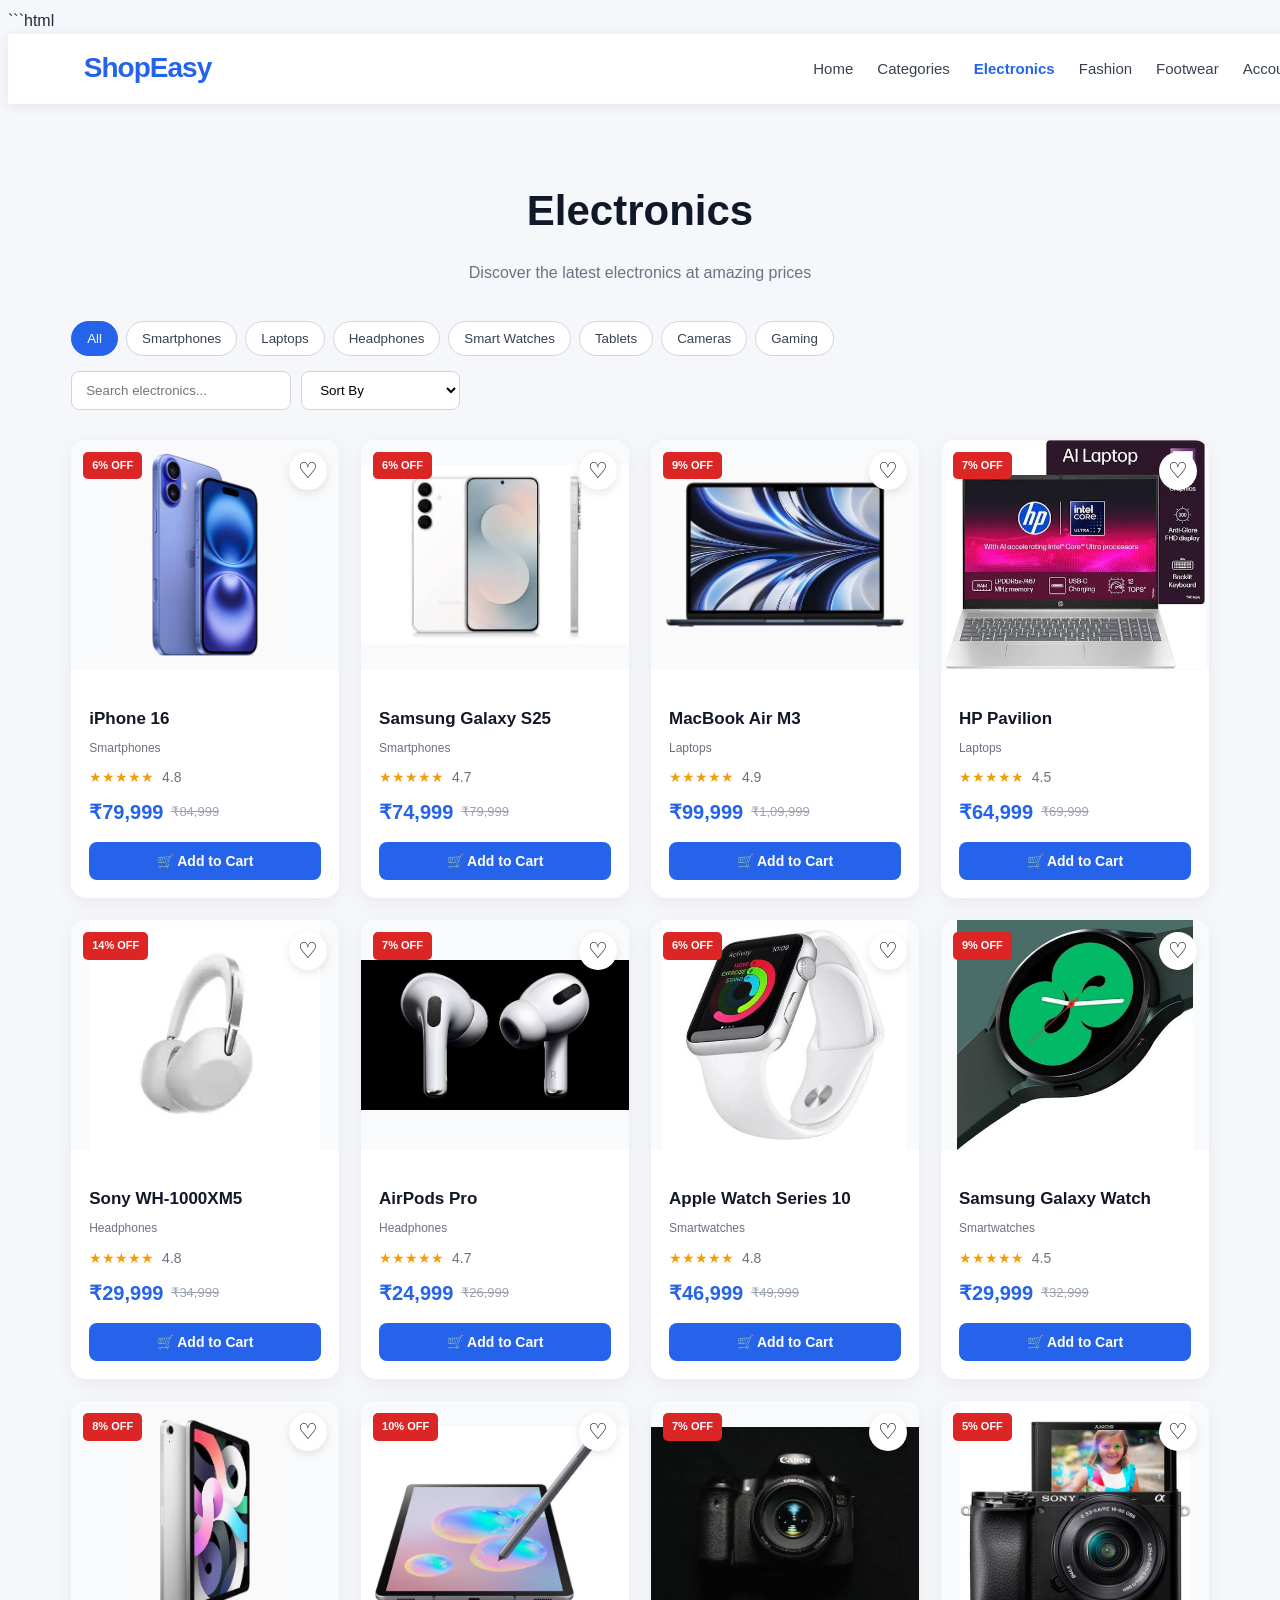
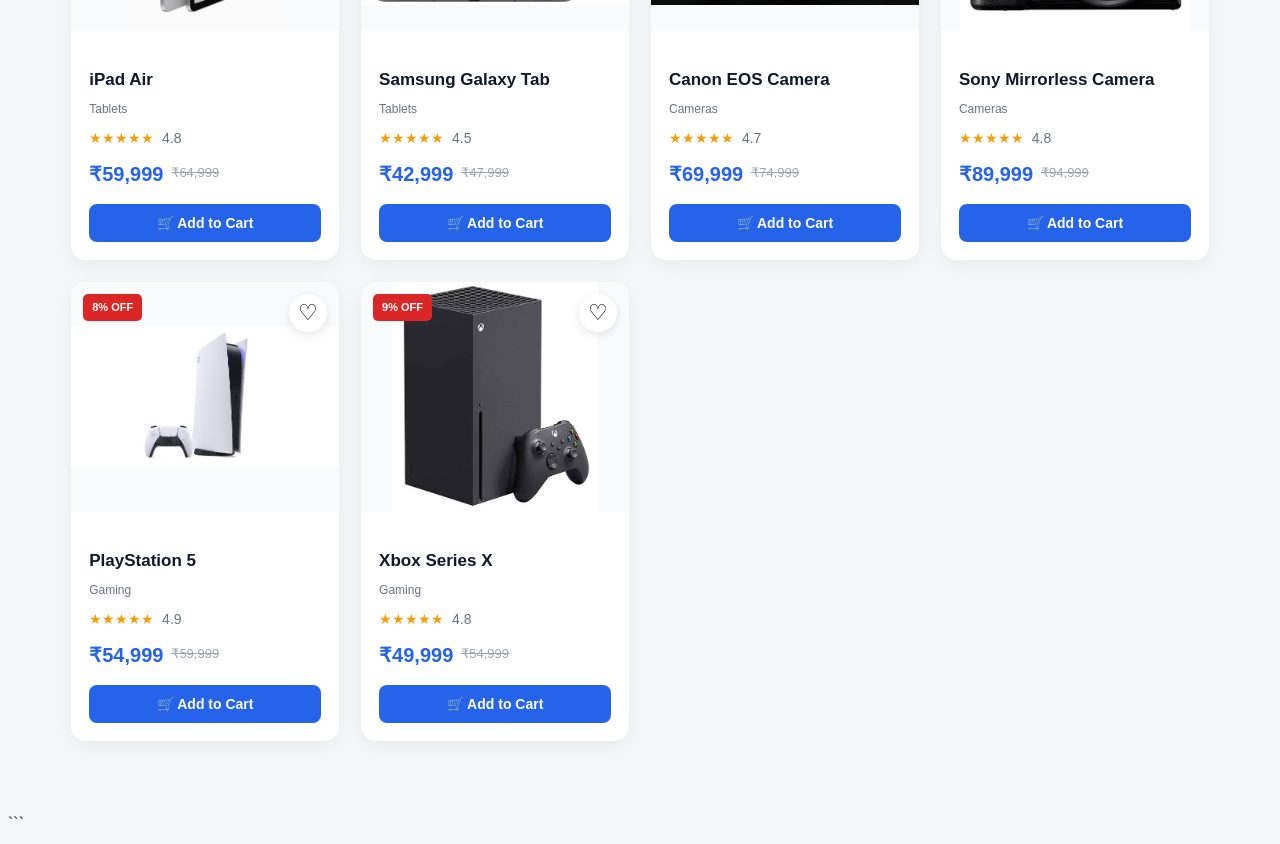
==== commit 400d42f9: "Update electronics.html" ====
--- a/electronics.html
+++ b/electronics.html
@@ -3,39 +3,22 @@
 <html lang="en">
 
 <head>
-
     <meta charset="UTF-8">
-
-    <meta name="viewport"
-          content="width=device-width, initial-scale=1.0">
+    <meta name="viewport" content="width=device-width, initial-scale=1.0">
 
     <title>ShopEasy - Electronics</title>
 
-
-    <!-- =====================================================
-         CSS
-    ====================================================== -->
-
-    <link rel="stylesheet"
-          href="style.css">
-
+    <link rel="stylesheet" href="style.css">
 
     <style>
-
-        /* =====================================================
-           PAGE
-        ====================================================== */
-
         .electronics-page {
             padding: 45px 0 70px;
         }
-
 
         .page-header {
             text-align: center;
             margin-bottom: 35px;
         }
-
 
         .page-header h1 {
             font-size: 42px;
@@ -43,16 +26,10 @@
             color: #111827;
         }
 
-
         .page-header p {
             color: #6b7280;
             font-size: 16px;
         }
-
-
-        /* =====================================================
-           TOOLBAR
-        ====================================================== */
 
         .toolbar {
             display: flex;
@@ -63,13 +40,11 @@
             flex-wrap: wrap;
         }
 
-
         .category-filters {
             display: flex;
             gap: 8px;
             flex-wrap: wrap;
         }
-
 
         .filter-btn {
             border: 1px solid #d1d5db;
@@ -81,7 +56,6 @@
             transition: 0.2s;
         }
 
-
         .filter-btn:hover,
         .filter-btn.active {
             background: #2563eb;
@@ -89,12 +63,10 @@
             color: white;
         }
 
-
         .search-sort {
             display: flex;
             gap: 10px;
         }
-
 
         .product-search {
             width: 220px;
@@ -104,11 +76,9 @@
             outline: none;
         }
 
-
         .product-search:focus {
             border-color: #2563eb;
         }
-
 
         .sort-select {
             padding: 10px 14px;
@@ -119,37 +89,25 @@
             cursor: pointer;
         }
 
-
-        /* =====================================================
-           PRODUCTS GRID
-        ====================================================== */
-
         .products-grid {
             display: grid;
             grid-template-columns: repeat(4, 1fr);
             gap: 22px;
         }
 
-
         .product-card {
             background: white;
             border-radius: 15px;
             overflow: hidden;
-            box-shadow: 0 5px 20px rgba(0,0,0,0.06);
+            box-shadow: 0 5px 20px rgba(0, 0, 0, 0.06);
             transition: 0.3s;
             position: relative;
         }
 
-
         .product-card:hover {
             transform: translateY(-6px);
-            box-shadow: 0 12px 30px rgba(0,0,0,0.12);
-        }
-
-
-        /* =====================================================
-           PRODUCT IMAGE
-        ====================================================== */
+            box-shadow: 0 12px 30px rgba(0, 0, 0, 0.12);
+        }
 
         .product-image-box {
             height: 230px;
@@ -161,7 +119,6 @@
             position: relative;
         }
 
-
         .product-image-box img {
             width: 100%;
             height: 100%;
@@ -170,16 +127,9 @@
             transition: transform 0.3s ease;
         }
 
-
-        .product-card:hover
-        .product-image-box img {
+        .product-card:hover .product-image-box img {
             transform: scale(1.05);
         }
-
-
-        /* =====================================================
-           SALE BADGE
-        ====================================================== */
 
         .sale-badge {
             position: absolute;
@@ -194,11 +144,6 @@
             z-index: 2;
         }
 
-
-        /* =====================================================
-           WISHLIST
-        ====================================================== */
-
         .wishlist {
             position: absolute;
             top: 12px;
@@ -210,36 +155,27 @@
             border-radius: 50%;
             font-size: 22px;
             cursor: pointer;
-            box-shadow: 0 3px 10px rgba(0,0,0,0.1);
+            box-shadow: 0 3px 10px rgba(0, 0, 0, 0.1);
             z-index: 3;
         }
-
 
         .wishlist:hover {
             color: #dc2626;
         }
 
-
         .wishlist.active {
             color: #dc2626;
         }
 
-
-        /* =====================================================
-           PRODUCT DETAILS
-        ====================================================== */
-
         .product-details {
             padding: 18px;
         }
-
 
         .product-details h3 {
             font-size: 17px;
             margin-bottom: 7px;
             color: #111827;
         }
-
 
         .product-category {
             color: #6b7280;
@@ -248,13 +184,11 @@
             margin-bottom: 8px;
         }
 
-
         .rating {
             color: #f59e0b;
             font-size: 14px;
             margin-bottom: 8px;
         }
-
 
         .price-row {
             display: flex;
@@ -263,24 +197,17 @@
             margin-bottom: 14px;
         }
 
-
         .price {
             color: #2563eb;
             font-size: 20px;
             font-weight: 800;
         }
 
-
         .old-price {
             color: #9ca3af;
             text-decoration: line-through;
             font-size: 13px;
         }
-
-
-        /* =====================================================
-           ADD CART
-        ====================================================== */
 
         .add-cart {
             width: 100%;
@@ -295,15 +222,9 @@
             transition: 0.2s;
         }
 
-
         .add-cart:hover {
             background: #1d4ed8;
         }
-
-
-        /* =====================================================
-           NO PRODUCTS
-        ====================================================== */
 
         .no-products {
             text-align: center;
@@ -313,21 +234,14 @@
             grid-column: 1 / -1;
         }
 
-
         .no-products-icon {
             font-size: 55px;
             margin-bottom: 15px;
         }
 
-
         .no-products p {
             color: #6b7280;
         }
-
-
-        /* =====================================================
-           NOTIFICATION
-        ====================================================== */
 
         #notification {
             position: fixed;
@@ -346,42 +260,30 @@
             pointer-events: none;
         }
 
-
         #notification.show {
             opacity: 1;
             transform: translateY(0);
         }
 
-
-        /* =====================================================
-           RESPONSIVE
-        ====================================================== */
-
         @media (max-width: 1100px) {
-
             .products-grid {
                 grid-template-columns: repeat(3, 1fr);
             }
         }
 
-
         @media (max-width: 850px) {
-
             .products-grid {
                 grid-template-columns: repeat(2, 1fr);
             }
-
 
             .toolbar {
                 flex-direction: column;
                 align-items: stretch;
             }
 
-
             .search-sort {
                 width: 100%;
             }
-
 
             .product-search {
                 flex: 1;
@@ -389,1134 +291,969 @@
             }
         }
 
-
         @media (max-width: 550px) {
-
             .products-grid {
                 grid-template-columns: 1fr;
             }
 
-
             .page-header h1 {
                 font-size: 32px;
             }
 
-
             .search-sort {
                 flex-direction: column;
             }
-
 
             .product-search,
             .sort-select {
                 width: 100%;
             }
         }
-
     </style>
-
 </head>
 
-
 <body>
 
-
-<!-- =====================================================
-     NAVBAR
-====================================================== -->
-
-<nav class="navbar">
-
-
-    <a href="index.html"
-       class="logo">
-
-        ShopEasy
-
-    </a>
-
-
-    <div class="nav-links">
-
-
-        <a href="index.html">
-            Home
+    <!-- NAVBAR -->
+
+    <nav class="navbar">
+
+        <a href="index.html" class="logo">
+            ShopEasy
         </a>
 
-
-        <a href="categories.html">
-            Categories
-        </a>
-
-
-        <a href="electronics.html"
-           class="active">
-
-            Electronics
-
-        </a>
-
-
-        <a href="fashion.html">
-            Fashion
-        </a>
-
-
-        <a href="footwear.html">
-            Footwear
-        </a>
-
-
-        <a href="login.html">
-            Account
-        </a>
-
-
-        <a href="cart.html"
-           class="cart-link">
-
-            🛒
-
-            <span
-                class="cart-count"
-                id="cartCount">
-
+        <div class="nav-links">
+
+            <a href="index.html">
+                Home
+            </a>
+
+            <a href="categories.html">
+                Categories
+            </a>
+
+            <a href="electronics.html" class="active">
+                Electronics
+            </a>
+
+            <a href="fashion.html">
+                Fashion
+            </a>
+
+            <a href="footwear.html">
+                Footwear
+            </a>
+
+            <a href="login.html">
+                Account
+            </a>
+
+            <a href="cart.html" class="cart-link">
+                🛒
+                <span class="cart-count" id="cartCount">0</span>
+            </a>
+
+        </div>
+
+    </nav>
+
+
+    <!-- MAIN -->
+
+    <main class="electronics-page">
+
+        <div class="container">
+
+            <div class="page-header">
+
+                <h1>
+                    Electronics
+                </h1>
+
+                <p>
+                    Discover the latest electronics
+                    at amazing prices
+                </p>
+
+            </div>
+
+
+            <!-- TOOLBAR -->
+
+            <div class="toolbar">
+
+                <div class="category-filters">
+
+                    <button
+                        class="filter-btn active"
+                        onclick="filterProducts('all', this)">
+                        All
+                    </button>
+
+                    <button
+                        class="filter-btn"
+                        onclick="filterProducts('smartphones', this)">
+                        Smartphones
+                    </button>
+
+                    <button
+                        class="filter-btn"
+                        onclick="filterProducts('laptops', this)">
+                        Laptops
+                    </button>
+
+                    <button
+                        class="filter-btn"
+                        onclick="filterProducts('headphones', this)">
+                        Headphones
+                    </button>
+
+                    <button
+                        class="filter-btn"
+                        onclick="filterProducts('smartwatches', this)">
+                        Smart Watches
+                    </button>
+
+                    <button
+                        class="filter-btn"
+                        onclick="filterProducts('tablets', this)">
+                        Tablets
+                    </button>
+
+                    <button
+                        class="filter-btn"
+                        onclick="filterProducts('cameras', this)">
+                        Cameras
+                    </button>
+
+                    <button
+                        class="filter-btn"
+                        onclick="filterProducts('gaming', this)">
+                        Gaming
+                    </button>
+
+                </div>
+
+
+                <div class="search-sort">
+
+                    <input
+                        type="text"
+                        id="productSearch"
+                        class="product-search"
+                        placeholder="Search electronics..."
+                        oninput="searchProducts()">
+
+                    <select
+                        id="sortSelect"
+                        class="sort-select"
+                        onchange="sortProducts()">
+
+                        <option value="default">
+                            Sort By
+                        </option>
+
+                        <option value="low">
+                            Price: Low to High
+                        </option>
+
+                        <option value="high">
+                            Price: High to Low
+                        </option>
+
+                        <option value="rating">
+                            Top Rated
+                        </option>
+
+                        <option value="name">
+                            Name A-Z
+                        </option>
+
+                    </select>
+
+                </div>
+
+            </div>
+
+
+            <!-- PRODUCTS -->
+
+            <div
+                class="products-grid"
+                id="productsGrid">
+            </div>
+
+        </div>
+
+    </main>
+
+
+    <!-- NOTIFICATION -->
+
+    <div id="notification"></div>
+
+
+    <!-- JAVASCRIPT -->
+
+    <script>
+
+        /* =========================================================
+           PRODUCT DATABASE
+        ========================================================= */
+
+        const products = [
+
+            {
+                id: "e1",
+                name: "iPhone 16",
+                price: 79999,
+                oldPrice: 84999,
+                image: "iphone16.jpg",
+                category: "smartphones",
+                rating: 4.8
+            },
+
+            {
+                id: "e2",
+                name: "Samsung Galaxy S25",
+                price: 74999,
+                oldPrice: 79999,
+                image: "galaxy-s25.jpg",
+                category: "smartphones",
+                rating: 4.7
+            },
+
+            {
+                id: "e3",
+                name: "MacBook Air M3",
+                price: 99999,
+                oldPrice: 109999,
+                image: "macbook-air.jpg",
+                category: "laptops",
+                rating: 4.9
+            },
+
+            {
+                id: "e4",
+                name: "HP Pavilion",
+                price: 64999,
+                oldPrice: 69999,
+                image: "hp-pavilion.jpg",
+                category: "laptops",
+                rating: 4.5
+            },
+
+            {
+                id: "e5",
+                name: "Sony WH-1000XM5",
+                price: 29999,
+                oldPrice: 34999,
+                image: "sony-xm5.jpg",
+                category: "headphones",
+                rating: 4.8
+            },
+
+            {
+                id: "e6",
+                name: "AirPods Pro",
+                price: 24999,
+                oldPrice: 26999,
+                image: "airpods-pro.jpg",
+                category: "headphones",
+                rating: 4.7
+            },
+
+            {
+                id: "e7",
+                name: "Apple Watch Series 10",
+                price: 46999,
+                oldPrice: 49999,
+                image: "apple-watch.jpg",
+                category: "smartwatches",
+                rating: 4.8
+            },
+
+            {
+                id: "e8",
+                name: "Samsung Galaxy Watch",
+                price: 29999,
+                oldPrice: 32999,
+                image: "galaxy-watch.jpg",
+                category: "smartwatches",
+                rating: 4.5
+            },
+
+            {
+                id: "e9",
+                name: "iPad Air",
+                price: 59999,
+                oldPrice: 64999,
+                image: "ipad-air.jpg",
+                category: "tablets",
+                rating: 4.8
+            },
+
+            {
+                id: "e10",
+                name: "Samsung Galaxy Tab",
+                price: 42999,
+                oldPrice: 47999,
+                image: "galaxy-tab.jpg",
+                category: "tablets",
+                rating: 4.5
+            },
+
+            {
+                id: "e11",
+                name: "Canon EOS Camera",
+                price: 69999,
+                oldPrice: 74999,
+                image: "canon-camera.jpg",
+                category: "cameras",
+                rating: 4.7
+            },
+
+            {
+                id: "e12",
+                name: "Sony Mirrorless Camera",
+                price: 89999,
+                oldPrice: 94999,
+                image: "sony-camera.jpg",
+                category: "cameras",
+                rating: 4.8
+            },
+
+            {
+                id: "e13",
+                name: "PlayStation 5",
+                price: 54999,
+                oldPrice: 59999,
+                image: "ps5.jpg",
+                category: "gaming",
+                rating: 4.9
+            },
+
+            {
+                id: "e14",
+                name: "Xbox Series X",
+                price: 49999,
+                oldPrice: 54999,
+                image: "xbox-series-x.jpg",
+                category: "gaming",
+                rating: 4.8
+            }
+
+        ];
+
+
+        /* =========================================================
+           VARIABLES
+        ========================================================= */
+
+        let currentCategory = "all";
+        let currentSearch = "";
+        let currentSort = "default";
+
+
+        /* =========================================================
+           GET CART
+        ========================================================= */
+
+        function getCart() {
+
+            try {
+
+                return JSON.parse(
+                    localStorage.getItem("cart")
+                ) || [];
+
+            } catch (error) {
+
+                return [];
+
+            }
+
+        }
+
+
+        /* =========================================================
+           SAVE CART
+        ========================================================= */
+
+        function saveCart(cart) {
+
+            localStorage.setItem(
+                "cart",
+                JSON.stringify(cart)
+            );
+
+            updateCartCount();
+
+        }
+
+
+        /* =========================================================
+           CART COUNT
+        ========================================================= */
+
+        function updateCartCount() {
+
+            const cart = getCart();
+
+            const count = cart.reduce(
+                (total, item) => {
+
+                    return total +
+                        Number(item.quantity || 1);
+
+                },
                 0
-
-            </span>
-
-        </a>
-
-
-    </div>
-
-</nav>
-
-
-
-<!-- =====================================================
-     MAIN
-====================================================== -->
-
-<main class="electronics-page">
-
-
-    <div class="container">
-
-
-        <!-- HEADER -->
-
-        <div class="page-header">
-
-            <h1>
-                Electronics
-            </h1>
-
-            <p>
-                Discover the latest electronics
-                at amazing prices
-            </p>
-
-        </div>
-
-
-
-        <!-- =================================================
-             TOOLBAR
-        ================================================== -->
-
-        <div class="toolbar">
-
-
-            <div class="category-filters">
-
-
-                <button
-                    class="filter-btn active"
-                    onclick="filterProducts('all', this)">
-
-                    All
-
-                </button>
-
-
-                <button
-                    class="filter-btn"
-                    onclick="filterProducts('smartphones', this)">
-
-                    Smartphones
-
-                </button>
-
-
-                <button
-                    class="filter-btn"
-                    onclick="filterProducts('laptops', this)">
-
-                    Laptops
-
-                </button>
-
-
-                <button
-                    class="filter-btn"
-                    onclick="filterProducts('headphones', this)">
-
-                    Headphones
-
-                </button>
-
-
-                <button
-                    class="filter-btn"
-                    onclick="filterProducts('smartwatches', this)">
-
-                    Smart Watches
-
-                </button>
-
-
-                <button
-                    class="filter-btn"
-                    onclick="filterProducts('tablets', this)">
-
-                    Tablets
-
-                </button>
-
-
-                <button
-                    class="filter-btn"
-                    onclick="filterProducts('cameras', this)">
-
-                    Cameras
-
-                </button>
-
-
-                <button
-                    class="filter-btn"
-                    onclick="filterProducts('gaming', this)">
-
-                    Gaming
-
-                </button>
-
-
-            </div>
-
-
-
-            <div class="search-sort">
-
-
-                <input
-                    type="text"
-                    id="productSearch"
-                    class="product-search"
-                    placeholder="Search electronics..."
-                    oninput="searchProducts()">
-
-
-                <select
-                    id="sortSelect"
-                    class="sort-select"
-                    onchange="sortProducts()">
-
-
-                    <option value="default">
-                        Sort By
-                    </option>
-
-
-                    <option value="low">
-                        Price: Low to High
-                    </option>
-
-
-                    <option value="high">
-                        Price: High to Low
-                    </option>
-
-
-                    <option value="rating">
-                        Top Rated
-                    </option>
-
-
-                    <option value="name">
-                        Name A-Z
-                    </option>
-
-
-                </select>
-
-            </div>
-
-        </div>
-
-
-
-        <!-- =================================================
-             PRODUCTS
-        ================================================== -->
-
-        <div
-            class="products-grid"
-            id="productsGrid">
-
-        </div>
-
-
-    </div>
-
-</main>
-
-
-
-<!-- NOTIFICATION -->
-
-<div id="notification"></div>
-
-
-
-<!-- =====================================================
-     JAVASCRIPT
-====================================================== -->
-
-<script>
-
-
-/* =========================================================
-   PRODUCT DATABASE
-========================================================= */
-
-const products = [
-
-    {
-        id: "e1",
-        name: "iPhone 16",
-        price: 79999,
-        oldPrice: 84999,
-        image: "images/iphone16.jpg",
-        category: "smartphones",
-        rating: 4.8
-    },
-
-    {
-        id: "e2",
-        name: "Samsung Galaxy S25",
-        price: 74999,
-        oldPrice: 79999,
-        image: "images/galaxy-s25.jpg",
-        category: "smartphones",
-        rating: 4.7
-    },
-
-    {
-        id: "e3",
-        name: "MacBook Air M3",
-        price: 99999,
-        oldPrice: 109999,
-        image: "images/macbook-air.jpg",
-        category: "laptops",
-        rating: 4.9
-    },
-
-    {
-        id: "e4",
-        name: "HP Pavilion",
-        price: 64999,
-        oldPrice: 69999,
-        image: "images/hp-pavilion.jpg",
-        category: "laptops",
-        rating: 4.5
-    },
-
-    {
-        id: "e5",
-        name: "Sony WH-1000XM5",
-        price: 29999,
-        oldPrice: 34999,
-        image: "images/sony-xm5.jpg",
-        category: "headphones",
-        rating: 4.8
-    },
-
-    {
-        id: "e6",
-        name: "AirPods Pro",
-        price: 24999,
-        oldPrice: 26999,
-        image: "images/airpods-pro.jpg",
-        category: "headphones",
-        rating: 4.7
-    },
-
-    {
-        id: "e7",
-        name: "Apple Watch Series 10",
-        price: 46999,
-        oldPrice: 49999,
-        image: "images/apple-watch.jpg",
-        category: "smartwatches",
-        rating: 4.8
-    },
-
-    {
-        id: "e8",
-        name: "Samsung Galaxy Watch",
-        price: 29999,
-        oldPrice: 32999,
-        image: "images/galaxy-watch.jpg",
-        category: "smartwatches",
-        rating: 4.5
-    },
-
-    {
-        id: "e9",
-        name: "iPad Air",
-        price: 59999,
-        oldPrice: 64999,
-        image: "images/ipad-air.jpg",
-        category: "tablets",
-        rating: 4.8
-    },
-
-    {
-        id: "e10",
-        name: "Samsung Galaxy Tab",
-        price: 42999,
-        oldPrice: 47999,
-        image: "images/galaxy-tab.jpg",
-        category: "tablets",
-        rating: 4.5
-    },
-
-    {
-        id: "e11",
-        name: "Canon EOS Camera",
-        price: 69999,
-        oldPrice: 74999,
-        image: "images/canon-camera.jpg",
-        category: "cameras",
-        rating: 4.7
-    },
-
-    {
-        id: "e12",
-        name: "Sony Mirrorless Camera",
-        price: 89999,
-        oldPrice: 94999,
-        image: "images/sony-camera.jpg",
-        category: "cameras",
-        rating: 4.8
-    },
-
-    {
-        id: "e13",
-        name: "PlayStation 5",
-        price: 54999,
-        oldPrice: 59999,
-        image: "images/ps5.jpg",
-        category: "gaming",
-        rating: 4.9
-    },
-
-    {
-        id: "e14",
-        name: "Xbox Series X",
-        price: 49999,
-        oldPrice: 54999,
-        image: "images/xbox-series-x.jpg",
-        category: "gaming",
-        rating: 4.8
-    }
-
-];
-
-
-
-/* =========================================================
-   VARIABLES
-========================================================= */
-
-let currentCategory = "all";
-
-let currentSearch = "";
-
-let currentSort = "default";
-
-
-
-/* =========================================================
-   GET CART
-========================================================= */
-
-function getCart() {
-
-    try {
-
-        return JSON.parse(
-            localStorage.getItem("cart")
-        ) || [];
-
-    } catch (error) {
-
-        return [];
-
-    }
-
-}
-
-
-
-/* =========================================================
-   SAVE CART
-========================================================= */
-
-function saveCart(cart) {
-
-    localStorage.setItem(
-        "cart",
-        JSON.stringify(cart)
-    );
-
-    updateCartCount();
-
-}
-
-
-
-/* =========================================================
-   CART COUNT
-========================================================= */
-
-function updateCartCount() {
-
-    const cart = getCart();
-
-    const count = cart.reduce(
-        (total, item) => {
-
-            return total +
-                Number(item.quantity || 1);
-
-        },
-        0
-    );
-
-
-    const cartCount =
-        document.getElementById(
-            "cartCount"
-        );
-
-
-    if (cartCount) {
-
-        cartCount.textContent =
-            count;
-
-    }
-
-}
-
-
-
-/* =========================================================
-   ADD TO CART
-========================================================= */
-
-function addToCart(productId) {
-
-    const product =
-        products.find(
-            item =>
-                item.id === productId
-        );
-
-
-    if (!product) {
-
-        return;
-
-    }
-
-
-    let cart = getCart();
-
-
-    const existingProduct =
-        cart.find(
-            item =>
-                item.id === productId
-        );
-
-
-    if (existingProduct) {
-
-        existingProduct.quantity =
-            Number(
-                existingProduct.quantity || 1
-            ) + 1;
-
-    } else {
-
-        cart.push({
-
-            id: product.id,
-
-            name: product.name,
-
-            price: product.price,
-
-            image: product.image,
-
-            quantity: 1
-
-        });
-
-    }
-
-
-    saveCart(cart);
-
-
-    showNotification(
-        product.name +
-        " added to cart 🛒"
-    );
-
-}
-
-
-
-/* =========================================================
-   DISPLAY PRODUCTS
-========================================================= */
-
-function displayProducts() {
-
-    let filteredProducts =
-        [...products];
-
-
-    /* CATEGORY */
-
-    if (
-        currentCategory !== "all"
-    ) {
-
-        filteredProducts =
-            filteredProducts.filter(
-                product =>
-                    product.category ===
-                    currentCategory
             );
 
-    }
-
-
-    /* SEARCH */
-
-    if (
-        currentSearch.trim() !== ""
-    ) {
-
-        const search =
-            currentSearch
-                .toLowerCase()
-                .trim();
-
-
-        filteredProducts =
-            filteredProducts.filter(
-                product =>
-
-                    product.name
+            const cartCount =
+                document.getElementById("cartCount");
+
+            if (cartCount) {
+
+                cartCount.textContent =
+                    count;
+
+            }
+
+        }
+
+
+        /* =========================================================
+           ADD TO CART
+        ========================================================= */
+
+        function addToCart(productId) {
+
+            const product =
+                products.find(
+                    item =>
+                        item.id === productId
+                );
+
+            if (!product) {
+                return;
+            }
+
+            let cart = getCart();
+
+            const existingProduct =
+                cart.find(
+                    item =>
+                        item.id === productId
+                );
+
+            if (existingProduct) {
+
+                existingProduct.quantity =
+                    Number(
+                        existingProduct.quantity || 1
+                    ) + 1;
+
+            } else {
+
+                cart.push({
+
+                    id: product.id,
+                    name: product.name,
+                    price: product.price,
+                    image: product.image,
+                    quantity: 1
+
+                });
+
+            }
+
+            saveCart(cart);
+
+            showNotification(
+                product.name +
+                " added to cart 🛒"
+            );
+
+        }
+
+
+        /* =========================================================
+           DISPLAY PRODUCTS
+        ========================================================= */
+
+        function displayProducts() {
+
+            let filteredProducts =
+                [...products];
+
+
+            /* CATEGORY */
+
+            if (currentCategory !== "all") {
+
+                filteredProducts =
+                    filteredProducts.filter(
+                        product =>
+                            product.category ===
+                            currentCategory
+                    );
+
+            }
+
+
+            /* SEARCH */
+
+            if (currentSearch.trim() !== "") {
+
+                const search =
+                    currentSearch
                         .toLowerCase()
-                        .includes(search)
-
-            );
-
-    }
-
-
-    /* SORT */
-
-    if (
-        currentSort === "low"
-    ) {
-
-        filteredProducts.sort(
-            (a, b) =>
-                a.price - b.price
-        );
-
-    }
-
-
-    else if (
-        currentSort === "high"
-    ) {
-
-        filteredProducts.sort(
-            (a, b) =>
-                b.price - a.price
-        );
-
-    }
-
-
-    else if (
-        currentSort === "rating"
-    ) {
-
-        filteredProducts.sort(
-            (a, b) =>
-                b.rating - a.rating
-        );
-
-    }
-
-
-    else if (
-        currentSort === "name"
-    ) {
-
-        filteredProducts.sort(
-            (a, b) =>
-                a.name.localeCompare(
-                    b.name
+                        .trim();
+
+                filteredProducts =
+                    filteredProducts.filter(
+                        product =>
+                            product.name
+                                .toLowerCase()
+                                .includes(search)
+                    );
+
+            }
+
+
+            /* SORT */
+
+            if (currentSort === "low") {
+
+                filteredProducts.sort(
+                    (a, b) =>
+                        a.price - b.price
+                );
+
+            }
+
+            else if (currentSort === "high") {
+
+                filteredProducts.sort(
+                    (a, b) =>
+                        b.price - a.price
+                );
+
+            }
+
+            else if (currentSort === "rating") {
+
+                filteredProducts.sort(
+                    (a, b) =>
+                        b.rating - a.rating
+                );
+
+            }
+
+            else if (currentSort === "name") {
+
+                filteredProducts.sort(
+                    (a, b) =>
+                        a.name.localeCompare(
+                            b.name
+                        )
+                );
+
+            }
+
+
+            const grid =
+                document.getElementById(
+                    "productsGrid"
+                );
+
+
+            /* NO PRODUCTS */
+
+            if (filteredProducts.length === 0) {
+
+                grid.innerHTML = `
+
+                    <div class="no-products">
+
+                        <div class="no-products-icon">
+                            🔍
+                        </div>
+
+                        <h2>
+                            No products found
+                        </h2>
+
+                        <p>
+                            Try another search
+                            or category.
+                        </p>
+
+                    </div>
+
+                `;
+
+                return;
+
+            }
+
+
+            /* DISPLAY */
+
+            grid.innerHTML =
+                filteredProducts
+                    .map(product => {
+
+                        const wishlist =
+                            getWishlist()
+                                .includes(
+                                    product.id
+                                );
+
+
+                        const discount =
+                            Math.round(
+                                (
+                                    (
+                                        product.oldPrice -
+                                        product.price
+                                    )
+                                    /
+                                    product.oldPrice
+                                ) * 100
+                            );
+
+
+                        return `
+
+                            <div class="product-card">
+
+                                <div class="product-image-box">
+
+                                    <span class="sale-badge">
+                                        ${discount}% OFF
+                                    </span>
+
+
+                                    <button
+                                        class="wishlist ${
+                                            wishlist
+                                                ? "active"
+                                                : ""
+                                        }"
+                                        onclick="
+                                            toggleWishlist(
+                                                '${product.id}'
+                                            )
+                                        ">
+
+                                        ${
+                                            wishlist
+                                                ? "♥"
+                                                : "♡"
+                                        }
+
+                                    </button>
+
+
+                                    <img
+                                        src="${product.image}"
+                                        alt="${product.name}"
+                                        onerror="
+                                            this.onerror=null;
+                                            this.src=
+                                            'https://via.placeholder.com/400x400?text=Image+Not+Found';
+                                        "
+                                    >
+
+                                </div>
+
+
+                                <div class="product-details">
+
+                                    <h3>
+                                        ${product.name}
+                                    </h3>
+
+
+                                    <div class="product-category">
+                                        ${product.category}
+                                    </div>
+
+
+                                    <div class="rating">
+
+                                        ★★★★★
+
+                                        <span
+                                            style="
+                                                color:#6b7280;
+                                                margin-left:4px;
+                                            ">
+
+                                            ${product.rating}
+
+                                        </span>
+
+                                    </div>
+
+
+                                    <div class="price-row">
+
+                                        <span class="price">
+
+                                            ₹${product.price
+                                                .toLocaleString(
+                                                    "en-IN"
+                                                )}
+
+                                        </span>
+
+
+                                        <span class="old-price">
+
+                                            ₹${product.oldPrice
+                                                .toLocaleString(
+                                                    "en-IN"
+                                                )}
+
+                                        </span>
+
+                                    </div>
+
+
+                                    <button
+                                        class="add-cart"
+                                        onclick="
+                                            addToCart(
+                                                '${product.id}'
+                                            )
+                                        ">
+
+                                        🛒 Add to Cart
+
+                                    </button>
+
+                                </div>
+
+                            </div>
+
+                        `;
+
+                    })
+                    .join("");
+
+        }
+
+
+        /* =========================================================
+           FILTER PRODUCTS
+        ========================================================= */
+
+        function filterProducts(
+            category,
+            button
+        ) {
+
+            currentCategory =
+                category;
+
+
+            document
+                .querySelectorAll(
+                    ".filter-btn"
                 )
-        );
-
-    }
-
-
-    const grid =
-        document.getElementById(
-            "productsGrid"
-        );
-
-
-    /* NO PRODUCTS */
-
-    if (
-        filteredProducts.length === 0
-    ) {
-
-        grid.innerHTML = `
-
-            <div class="no-products">
-
-                <div class="no-products-icon">
-                    🔍
-                </div>
-
-                <h2>
-                    No products found
-                </h2>
-
-                <p>
-                    Try another search
-                    or category.
-                </p>
-
-            </div>
-
-        `;
-
-        return;
-
-    }
-
-
-    /* DISPLAY */
-
-    grid.innerHTML =
-        filteredProducts
-            .map(product => {
-
-                const wishlist =
-                    getWishlist()
-                        .includes(
-                            product.id
-                        );
-
-
-                const discount =
-                    Math.round(
-                        (
-                            (
-                                product.oldPrice -
-                                product.price
-                            )
-                            /
-                            product.oldPrice
-                        ) * 100
+                .forEach(btn => {
+
+                    btn.classList.remove(
+                        "active"
                     );
 
-
-                return `
-
-                    <div class="product-card">
-
-
-                        <div
-                            class="product-image-box">
-
-
-                            <span
-                                class="sale-badge">
-
-                                ${discount}% OFF
-
-                            </span>
-
-
-                            <button
-                                class="wishlist ${
-                                    wishlist
-                                    ? "active"
-                                    : ""
-                                }"
-                                onclick="
-                                    toggleWishlist(
-                                        '${product.id}'
-                                    )
-                                ">
-
-                                ${
-                                    wishlist
-                                    ? "♥"
-                                    : "♡"
-                                }
-
-                            </button>
-
-
-                            <img
-                                src="${product.image}"
-                                alt="${product.name}"
-                                onerror="
-                                    this.onerror=null;
-                                    this.src=
-                                    'https://via.placeholder.com/400x400?text=Image+Not+Found';
-                                "
-                            >
-
-                        </div>
-
-
-
-                        <div
-                            class="product-details">
-
-
-                            <h3>
-                                ${product.name}
-                            </h3>
-
-
-                            <div
-                                class="product-category">
-
-                                ${product.category}
-
-                            </div>
-
-
-                            <div class="rating">
-
-                                ★★★★★
-
-                                <span
-                                    style="
-                                        color:#6b7280;
-                                        margin-left:4px;
-                                    ">
-
-                                    ${product.rating}
-
-                                </span>
-
-                            </div>
-
-
-                            <div
-                                class="price-row">
-
-
-                                <span
-                                    class="price">
-
-                                    ₹${product.price
-                                        .toLocaleString(
-                                            "en-IN"
-                                        )}
-
-                                </span>
-
-
-                                <span
-                                    class="old-price">
-
-                                    ₹${product.oldPrice
-                                        .toLocaleString(
-                                            "en-IN"
-                                        )}
-
-                                </span>
-
-
-                            </div>
-
-
-                            <button
-                                class="add-cart"
-                                onclick="
-                                    addToCart(
-                                        '${product.id}'
-                                    )
-                                ">
-
-                                🛒 Add to Cart
-
-                            </button>
-
-
-                        </div>
-
-                    </div>
-
-                `;
-
-            })
-            .join("");
-
-}
-
-
-
-/* =========================================================
-   FILTER PRODUCTS
-========================================================= */
-
-function filterProducts(
-    category,
-    button
-) {
-
-    currentCategory =
-        category;
-
-
-    document
-        .querySelectorAll(
-            ".filter-btn"
-        )
-        .forEach(btn => {
-
-            btn.classList.remove(
+                });
+
+
+            button.classList.add(
                 "active"
             );
 
-        });
-
-
-    button.classList.add(
-        "active"
-    );
-
-
-    displayProducts();
-
-}
-
-
-
-/* =========================================================
-   SEARCH
-========================================================= */
-
-function searchProducts() {
-
-    currentSearch =
-        document.getElementById(
-            "productSearch"
-        ).value;
-
-
-    displayProducts();
-
-}
-
-
-
-/* =========================================================
-   SORT
-========================================================= */
-
-function sortProducts() {
-
-    currentSort =
-        document.getElementById(
-            "sortSelect"
-        ).value;
-
-
-    displayProducts();
-
-}
-
-
-
-/* =========================================================
-   WISHLIST
-========================================================= */
-
-function getWishlist() {
-
-    try {
-
-        return JSON.parse(
-            localStorage.getItem(
-                "shopEasyWishlist"
-            )
-        ) || [];
-
-    } catch (error) {
-
-        return [];
-
-    }
-
-}
-
-
-
-/* =========================================================
-   TOGGLE WISHLIST
-========================================================= */
-
-function toggleWishlist(
-    productId
-) {
-
-    let wishlist =
-        getWishlist();
-
-
-    if (
-        wishlist.includes(
+
+            displayProducts();
+
+        }
+
+
+        /* =========================================================
+           SEARCH
+        ========================================================= */
+
+        function searchProducts() {
+
+            currentSearch =
+                document.getElementById(
+                    "productSearch"
+                ).value;
+
+            displayProducts();
+
+        }
+
+
+        /* =========================================================
+           SORT
+        ========================================================= */
+
+        function sortProducts() {
+
+            currentSort =
+                document.getElementById(
+                    "sortSelect"
+                ).value;
+
+            displayProducts();
+
+        }
+
+
+        /* =========================================================
+           WISHLIST
+        ========================================================= */
+
+        function getWishlist() {
+
+            try {
+
+                return JSON.parse(
+                    localStorage.getItem(
+                        "shopEasyWishlist"
+                    )
+                ) || [];
+
+            } catch (error) {
+
+                return [];
+
+            }
+
+        }
+
+
+        /* =========================================================
+           TOGGLE WISHLIST
+        ========================================================= */
+
+        function toggleWishlist(
             productId
-        )
-    ) {
-
-        wishlist =
-            wishlist.filter(
-                id =>
-                    id !== productId
+        ) {
+
+            let wishlist =
+                getWishlist();
+
+
+            if (
+                wishlist.includes(
+                    productId
+                )
+            ) {
+
+                wishlist =
+                    wishlist.filter(
+                        id =>
+                            id !== productId
+                    );
+
+
+                showNotification(
+                    "Removed from wishlist ❤️"
+                );
+
+            } else {
+
+                wishlist.push(
+                    productId
+                );
+
+
+                showNotification(
+                    "Added to wishlist ❤️"
+                );
+
+            }
+
+
+            localStorage.setItem(
+                "shopEasyWishlist",
+                JSON.stringify(
+                    wishlist
+                )
             );
 
 
-        showNotification(
-            "Removed from wishlist ❤️"
+            displayProducts();
+
+        }
+
+
+        /* =========================================================
+           NOTIFICATION
+        ========================================================= */
+
+        function showNotification(
+            message
+        ) {
+
+            const notification =
+                document.getElementById(
+                    "notification"
+                );
+
+
+            notification.textContent =
+                message;
+
+
+            notification.classList.add(
+                "show"
+            );
+
+
+            clearTimeout(
+                window.notificationTimer
+            );
+
+
+            window.notificationTimer =
+                setTimeout(
+                    function() {
+
+                        notification.classList.remove(
+                            "show"
+                        );
+
+                    },
+                    2200
+                );
+
+        }
+
+
+        /* =========================================================
+           INITIALIZE
+        ========================================================= */
+
+        document.addEventListener(
+            "DOMContentLoaded",
+            function() {
+
+                displayProducts();
+                updateCartCount();
+
+            }
         );
 
-    } else {
-
-        wishlist.push(
-            productId
-        );
-
-
-        showNotification(
-            "Added to wishlist ❤️"
-        );
-
-    }
-
-
-    localStorage.setItem(
-        "shopEasyWishlist",
-        JSON.stringify(
-            wishlist
-        )
-    );
-
-
-    displayProducts();
-
-}
-
-
-
-/* =========================================================
-   NOTIFICATION
-========================================================= */
-
-function showNotification(
-    message
-) {
-
-    const notification =
-        document.getElementById(
-            "notification"
-        );
-
-
-    notification.textContent =
-        message;
-
-
-    notification.classList.add(
-        "show"
-    );
-
-
-    clearTimeout(
-        window.notificationTimer
-    );
-
-
-    window.notificationTimer =
-        setTimeout(
-            function() {
-
-                notification.classList.remove(
-                    "show"
-                );
-
-            },
-            2200
-        );
-
-}
-
-
-
-/* =========================================================
-   INITIALIZE
-========================================================= */
-
-document.addEventListener(
-    "DOMContentLoaded",
-    function() {
-
-        displayProducts();
-
-        updateCartCount();
-
-    }
-);
-
-
-</script>
-
+    </script>
 
 </body>
+
 </html>
 ```
